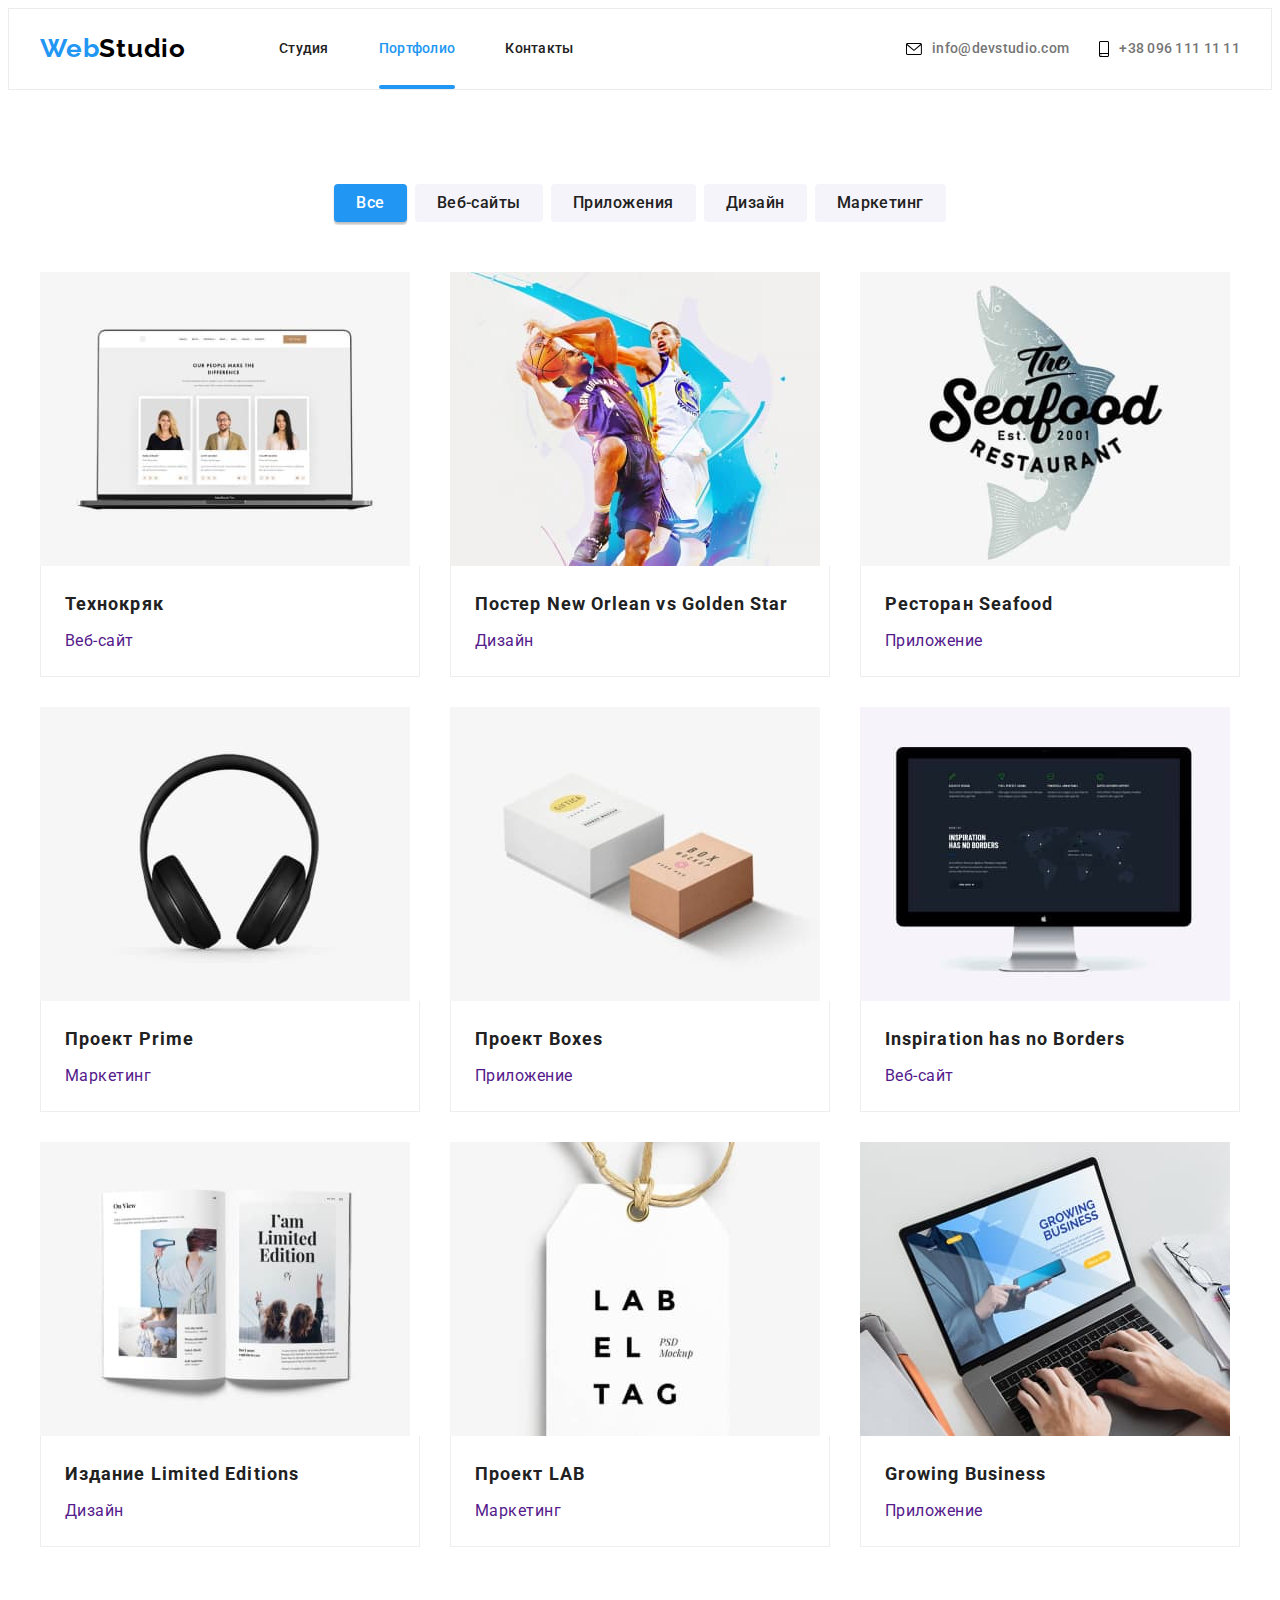
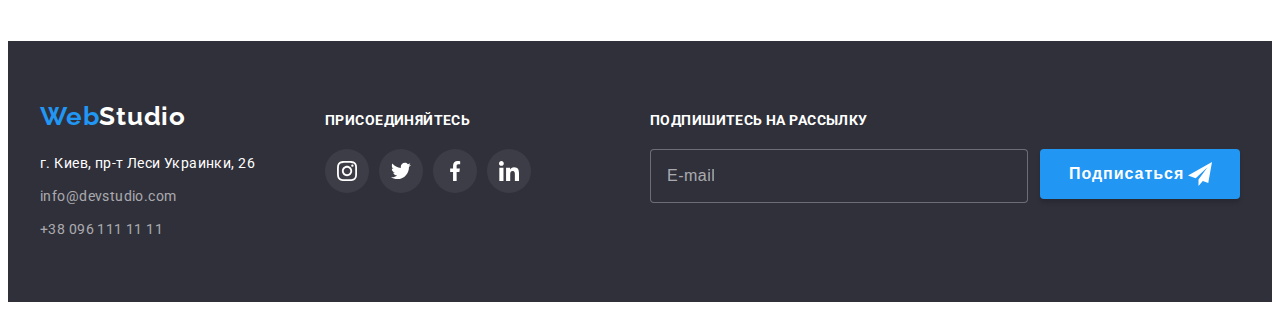
==== portfolio.html @ 0eee98cb "start hw07" ====
<!DOCTYPE html>
<html lang="ru">
  <head>
    <meta charset="UTF-8" />
    <meta http-equiv="X-UA-Compatible" content="IE=edge" />
    <meta name="viewport" content="width=device-width, initial-scale=1.0" />
    <title>Portfolio</title>
    <link
      rel="stylesheet"
      href="https://cdnjs.cloudflare.com/ajax/libs/modern-normalize/1.1.0/modern-normalize.min.css"
      integrity="sha512-wpPYUAdjBVSE4KJnH1VR1HeZfpl1ub8YT/NKx4PuQ5NmX2tKuGu6U/JRp5y+Y8XG2tV+wKQpNHVUX03MfMFn9Q=="
      crossorigin="anonymous"
      referrerpolicy="no-referrer"
    />
    <link rel="stylesheet" href="./css/styles.css" />
    <link
      href="https://fonts.googleapis.com/css2?family=Raleway:wght@700&family=Roboto:wght@400;500;700;900&display=swap"
      rel="stylesheet"
    />
  </head>

  <body>
    <header class="header">
      <div class="container">
        <nav class="header-nav">
          <a lang="en" class="logo link" href=""
            ><span lang="en" class="logo-web">Web</span>Studio</a
          >
          <ul class="nav list">
            <li class="nav-studio-item">
              <a class="nav-studio link" href="./index.html">Студия</a>
            </li>
            <li class="nav-portfolio-item">
              <a class="nav-portfolio link current" href="./portfolio.html"
                >Портфолио</a
              >
            </li>
            <li class="nav-contakt-item">
              <a class="nav-contakt link" href="">Контакты</a>
            </li>
          </ul>
        </nav>
        <ul class="contact list">
          <li class="header-mail-item">
            <a
              lang="en"
              class="header-mail link"
              href="mailto:info@devstudio.com"
            >
              <svg class="icon-envelope" width="16" height="12">
                <use href="./images/symbol-defs.svg#icon-envelope"></use>
              </svg>
              <span class="mail-text">info@devstudio.com </span>
            </a>
          </li>
          <li class="header-tel-item">
            <a class="header-tel link" href="tel:+380961111111">
              <svg class="icon-smartphone" width="10" height="16">
                <use href="./images/symbol-defs.svg#icon-smartphone"></use>
              </svg>
              <span class="tel-number">+38 096 111 11 11</span>
            </a>
          </li>
        </ul>
      </div>
    </header>

    <main>
      <!--Это секция кнопок и изображений для портфолио  -->
      <section class="portfolio-filter">
        <div class="container">
          <h2 hidden>Наши работы</h2>
          <!-- Это список кнопок -->
          <ul class="filter list">
            <li class="item">
              <button class="filter-btn current-btn" type="button">Все</button>
            </li>
            <li class="item">
              <button class="filter-btn" type="button">Веб-сайты</button>
            </li>
            <li class="item">
              <button class="filter-btn" type="button">Приложения</button>
            </li>
            <li class="item">
              <button class="filter-btn" type="button">Дизайн</button>
            </li>
            <li class="item">
              <button class="filter-btn" type="button">Маркетинг</button>
            </li>
          </ul>
          <!--Это список изображений -->
          <ul class="projeсt list">
            <li class="project-card">
              <a href="" class="project-link link">
                <div class="project-image">
                  <img
                    src="./images/portfolio/tehnokryk.jpg"
                    alt="Веб-сайт Технокряк"
                    width="370"
                    height="294"
                  />
                  <div class="project-overlay">
                    <p class="overlay-text">
                      Ресурс предлагает комплексные предложения с разным уровнем
                      функционала и сервисов. Все это позволит посетителю
                      получить исчерпывающие сведения о компании или частном
                      лице.
                    </p>
                  </div>
                </div>
                <div class="bottom-card">
                  <h3 class="projeсt-name">Технокряк</h3>
                  <p class="projeсt-product">Веб-сайт</p>
                </div>
              </a>
            </li>
            <li class="project-card">
              <a href="" class="project-link link">
                <div class="project-image">
                  <img
                    src="./images/portfolio/poster.jpg"
                    alt="Дизайн"
                    width="370"
                    height="294"
                  />
                  <div class="project-overlay">
                    <p class="overlay-text">
                      Ресурс предлагает комплексные предложения с разным уровнем
                      функционала и сервисов. Все это позволит посетителю
                      получить исчерпывающие сведения о компании или частном
                      лице.
                    </p>
                  </div>
                </div>
                <div class="bottom-card">
                  <h3 class="projeсt-name">Постер New Orlean vs Golden Star</h3>
                  <p class="projeсt-product">Дизайн</p>
                </div>
              </a>
            </li>
            <li class="project-card">
              <a href="" class="project-link link">
                <div class="project-image">
                  <img
                    src="./images/portfolio/restoran.jpg"
                    alt="Приложение"
                    width="370"
                    height="294"
                  />
                  <div class="project-overlay">
                    <p class="overlay-text">
                      Ресурс предлагает комплексные предложения с разным уровнем
                      функционала и сервисов. Все это позволит посетителю
                      получить исчерпывающие сведения о компании или частном
                      лице.
                    </p>
                  </div>
                </div>
                <div class="bottom-card">
                  <h3 class="projeсt-name">Ресторан Seafood</h3>
                  <p class="projeсt-product">Приложение</p>
                </div>
              </a>
            </li>
            <li class="project-card">
              <a href="" class="project-link link">
                <div class="project-image">
                  <img
                    src="./images/portfolio/projekt_prime.jpg"
                    alt="Маркетинг"
                    width="370"
                    height="294"
                  />
                  <div class="project-overlay">
                    <p class="overlay-text">
                      Ресурс предлагает комплексные предложения с разным уровнем
                      функционала и сервисов. Все это позволит посетителю
                      получить исчерпывающие сведения о компании или частном
                      лице.
                    </p>
                  </div>
                </div>
                <div class="bottom-card">
                  <h3 class="projeсt-name">Проект Prime</h3>
                  <p class="projeсt-product">Маркетинг</p>
                </div>
              </a>
            </li>
            <li class="project-card">
              <a href="" class="project-link link">
                <div class="project-image">
                  <img
                    src="./images/portfolio/projekt_boxes.jpg"
                    alt="Приложение"
                    width="370"
                    height="294"
                  />
                  <div class="project-overlay">
                    <p class="overlay-text">
                      Ресурс предлагает комплексные предложения с разным уровнем
                      функционала и сервисов. Все это позволит посетителю
                      получить исчерпывающие сведения о компании или частном
                      лице.
                    </p>
                  </div>
                </div>
                <div class="bottom-card">
                  <h3 class="projeсt-name">Проект Boxes</h3>
                  <p class="projeсt-product">Приложение</p>
                </div>
              </a>
            </li>
            <li class="project-card">
              <a href="" class="project-link link">
                <div class="project-image">
                  <img
                    src="./images/portfolio/inspiration.jpg"
                    alt="Веб-сайт"
                    width="370"
                    height="294"
                  />
                  <div class="project-overlay">
                    <p class="overlay-text">
                      Ресурс предлагает комплексные предложения с разным уровнем
                      функционала и сервисов. Все это позволит посетителю
                      получить исчерпывающие сведения о компании или частном
                      лице.
                    </p>
                  </div>
                </div>
                <div class="bottom-card">
                  <h3 class="projeсt-name">Inspiration has no Borders</h3>
                  <p class="projeсt-product">Веб-сайт</p>
                </div>
              </a>
            </li>
            <li class="project-card">
              <a href="" class="project-link link">
                <div class="project-image">
                  <img
                    src="./images/portfolio/izdanie.jpg"
                    alt="Дизайн"
                    width="370"
                    height="294"
                  />
                  <div class="project-overlay">
                    <p class="overlay-text">
                      Ресурс предлагает комплексные предложения с разным уровнем
                      функционала и сервисов. Все это позволит посетителю
                      получить исчерпывающие сведения о компании или частном
                      лице.
                    </p>
                  </div>
                </div>
                <div class="bottom-card">
                  <h3 class="projeсt-name">Издание Limited Editions</h3>
                  <p class="projeсt-product">Дизайн</p>
                </div>
              </a>
            </li>
            <li class="project-card">
              <a href="" class="project-link link">
                <div class="project-image">
                  <img
                    src="./images/portfolio/projekt_lab.jpg"
                    alt="Маркетинг"
                    width="370"
                    height="294"
                  />
                  <div class="project-overlay">
                    <p class="overlay-text">
                      Ресурс предлагает комплексные предложения с разным уровнем
                      функционала и сервисов. Все это позволит посетителю
                      получить исчерпывающие сведения о компании или частном
                      лице.
                    </p>
                  </div>
                </div>
                <div class="bottom-card">
                  <h3 class="projeсt-name">Проект LAB</h3>
                  <p class="projeсt-product">Маркетинг</p>
                </div>
              </a>
            </li>
            <li class="project-card">
              <a href="" class="project-link link">
                <div class="project-image">
                  <img
                    src="./images/portfolio/growing.jpg"
                    alt="Приложение"
                    width="370"
                    height="294"
                  />
                  <div class="project-overlay">
                    <p class="overlay-text">
                      Ресурс предлагает комплексные предложения с разным уровнем
                      функционала и сервисов. Все это позволит посетителю
                      получить исчерпывающие сведения о компании или частном
                      лице.
                    </p>
                  </div>
                </div>
                <div class="bottom-card">
                  <h3 class="projeсt-name">Growing Business</h3>
                  <p class="projeсt-product">Приложение</p>
                </div>
              </a>
            </li>
          </ul>
        </div>
      </section>
    </main>

    <footer class="footer">
      <div class="container">
        <div class="logo-footer-address">
          <a lang="en" class="logo-footer link" href=""
            ><span class="logo-web">Web</span>Studio</a
          >
          <address class="footer-address">
            <ul class="list">
              <li class="address-text">г. Киев, пр-т Леси Украинки, 26</li>
              <li class="down-mail">
                <a
                  lang="en"
                  class="footer-mail link"
                  href="mailto:info@devstudio.com"
                  >info@devstudio.com</a
                >
              </li>
              <li class="down-tel">
                <a class="footer-tel link" href="tel:+380961111111"
                  >+38 096 111 11 11</a
                >
              </li>
            </ul>
          </address>
        </div>
        <div class="footer-cocial-address">
          <p class="footer-cocial-title">ПРИСОЕДИНЯЙТЕСЬ</p>
          <ul class="footer-cocial list">
            <li class="footer-cocial-icon">
              <a href="" class="footer-icon-link link">
                <svg class="footer-icon-item" width="20" height="20">
                  <use href="./images/symbol-defs.svg#icon-instagram-1-1"></use>
                </svg>
              </a>
            </li>
            <li class="footer-cocial-icon">
              <a href="" class="footer-icon-link link">
                <svg class="footer-icon-item" width="20" height="20">
                  <use href="./images/symbol-defs.svg#icon-twitter-1-1"></use>
                </svg>
              </a>
            </li>
            <li class="footer-cocial-icon">
              <a href="" class="footer-icon-link link">
                <svg class="footer-icon-item" width="20" height="20">
                  <use href="./images/symbol-defs.svg#icon-facebook-1-1"></use>
                </svg>
              </a>
            </li>
            <li class="footer-cocial-icon">
              <a href="" class="footer-icon-link link">
                <svg class="footer-icon-item" width="20" height="20">
                  <use href="./images/symbol-defs.svg#icon-linkedin-1-1"></use>
                </svg>
              </a>
            </li>
          </ul>
        </div>
        <div class="footer-subscription">
          <p class="footer-subscription-text">Подпишитесь на рассылку</p>
          <form>
            <div class="subscription-client">
              <label for="user-email" class="email-address"></label>
              <input
                class="input-email"
                type="email"
                name="email"
                id="user-email"
                placeholder="E-mail"
                required
              />
              <button class="subscription-btn" type="submit">
                <span class="subscription-btn-text">Подписаться</span>
                <svg class="subscription-icon" width="24" height="24">
                  <use
                    class="icon-send"
                    href="./images/icons.svg#icon-icon-send"
                  ></use>
                </svg>
              </button>
            </div>
          </form>
        </div>
      </div>
    </footer>
  </body>
</html>
---- css/styles.css ----
:root {--font-family-filter:'Roboto';
--brand-text-color:#757575;
--accent-text-color:#212121;
--logo-web-color:#2196F3;
--logo-studio-color:#000;
--hero-text-color:#FFF;
--hero-bg-color:#2F303A;
--hero-btn-bg-hover:#188CE8;
--team-bg-color:#F5F4FA;
--foot-text-color:rgba(255,255,255,0.6);
--timing-function:cubic-bezier(0.4, 0, 0.2, 1);
}

p,h1,h2,h3,ul {
    margin: 0;
    padding: 0;
}

img {
    display: block;
    max-width: 100%;
    height: auto;
}

body {
    font-family: var(--font-family-filter);
    color:var(--brand-text-color);
    background-color: var(--hero-text-color);
}

.link {
    text-decoration: none;
}

.list {
    list-style: none;
}


/* Это стили для сайта СТУДИЯ, секция header */

.container {
    display: block;
    width: 1200px;
    padding-left: 15px;
    padding-right: 15px;
    margin-left: auto;
    margin-right: auto;
}

.logo {
    color:var(--logo-studio-color);
    font-family: 'Raleway', sans-serif;
    font-style: normal;
    font-weight: 700;
    font-size: 26px;
    line-height: 1.19;
    letter-spacing: 0.03em;
    padding-top: 24px;
    padding-bottom: 25px;
}

.logo-web {
    color:var(--logo-web-color);
}

.nav {
    display: flex; 
    margin-left: 93px;
}

.header-nav {
    display: flex;
    align-items: center;
}

.contact {
    display: flex;
    margin-left: auto;
    align-items: center;    
}

.header .container {
    display: flex;
    align-items: center;
}

.nav-studio,
.nav-portfolio,
.nav-contakt {
    display: block;
    padding-top: 32px;
    padding-bottom: 32px;

    color:var(--accent-text-color);
    font-weight: 500;
    font-size: 14px;
    line-height: 1.14;
    letter-spacing: 0.02em; 
    
    transition: color 250ms var(--timing-function);
}


.nav-portfolio-item,
.nav-contakt-item {
   margin-left: 50px;
}

.current {
    color:var(--logo-web-color);
    position: relative;
}

.current::after {
    content: "";
    display: block;
    position: absolute;
    bottom: 0;
    width: 100%;
    height: 4px;
    background: var(--logo-web-color);
    border-radius: 2px;
}

.nav-studio:hover,
.nav-portfolio:hover,
.nav-contakt:hover,
.nav-studio:focus,
.nav-portfolio:focus,
.nav-contakt:focus {
    color:var(--logo-web-color);
}

.header-mail,
.header-tel {
    display:flex;
    align-items: center;
    font-weight: 500;
    font-size: 14px;
    line-height: 1.14;
    letter-spacing: 0.02em;
    color:var(--brand-text-color);

    padding-top: 32px;
    padding-bottom: 32px;
    
    transition: color 250ms var(--timing-function);
}

.mail-text,
.tel-number {
    margin-left: 10px;    
}

.header-mail:hover,
.header-tel:hover, 
.footer-mail:hover,
.footer-tel:hover {
    color: var(--logo-web-color);
}

.icon-envelope,
.icon-smartphone {
    transition: fill 250ms var(--timing-function);
}

.header-mail:hover .icon-envelope {
    fill: var(--logo-web-color);
}

.header-tel:hover .icon-smartphone {
    fill: var(--logo-web-color);
}

.header-mail:focus,
.header-tel:focus,
.footer-mail:focus,
.footer-tel:focus {
    color:var(--logo-web-color);
}

.header-mail:focus .icon-envelope {
    fill: var(--logo-web-color);
}

.header-tel:focus .icon-smartphone {
    fill: var(--logo-web-color);
}

.header-tel-item {
    margin-left: 30px;
}

.header {
    border: 1px solid #ECECEC;
}

/* Стилизация секции герой */
.hero {
    background-color:var(--hero-bg-color);
    padding-top: 200px;
    padding-bottom: 200px;
 }

 .overlay {
     max-width: 1600px;
     height: 600px;
     margin-left: auto;
     margin-right: auto;
     background-image:
     linear-gradient(to right,
     rgba(47, 48, 58, 0.4),
     rgba(47, 48, 58, 0.4)),
     url(../images/bg-img-hero.jpg);
 }

.hero-name {
    font-weight: 900;
    font-size: 44px;
    line-height: 1.36;
    text-align: center;
    letter-spacing: 0.06em;
    text-transform: uppercase;
    color:var(--hero-text-color);

    max-width: 696px;
    margin-left: auto;
    margin-right: auto;
}

.hero-btn {
    font-family: var(--font-family-filter);
    font-weight: 700;
    font-size: 16px;
    line-height: 1.88;
    text-align: center;
    letter-spacing: 0.06em;
    color:var(--hero-text-color);
    background-color:var(--logo-web-color);

    display: block;
    width: 200px;
    height: 50px;
    margin-left: auto;
    margin-right: auto;
    margin-top: 30px;
    box-shadow: 0px 4px 4px rgba(0, 0, 0, 0.15);
    border-radius: 4px;
    border: none;

    transition: background-color 250ms var(--timing-function);
}  

.hero-btn:hover,
.hero-btn:focus {
    background-color:var(--hero-btn-bg-hover);
    cursor: pointer;
}

.peculiarities {
    padding-top: 94px;
    padding-bottom: 94px;
}

.peculiarities-work {
    display: flex;
    margin: -15px;
}

.peculiarities-item {
    flex-basis: calc(100%/4 - 30px);
    margin: 15px;
}

.peculiarities-item::before {
    display: block;
    content: "";
    height: 120px;
    background-repeat: no-repeat;
    background-position: center;
    background-size: 70px 70px;
    background-color:var(--team-bg-color);
    margin-bottom: 30px;
    border-radius: 4px;    
}

.icon-antena::before {
    background-image:
    url(../images/icon/antenna\ 1.svg);
}

.icon-clock::before {
    background-image:
    url(../images/icon/clock\ 1.svg);
}

.icon-diagram::before {
    background-image:
    url(../images/icon/diagram\ 1.svg);
}

.icon-astronaut::before {
    background-image:
    url(../images/icon/astronaut\ 1.svg);
}

.peculiarities-title {
    font-weight: 700;
    font-size: 14px;
    line-height: 1.14;
    letter-spacing: 0.03em;
    text-transform: uppercase;
    color:var(--accent-text-color);
}

.peculiarities-text {
    font-size: 14px;
    line-height: 1.71;
    letter-spacing: 0.03em;

    max-width: 270px;
    margin-top: 10px;
    min-height: 75px;
}

.what-doing {
    padding-bottom: 94px;
}

.what-doing-img {
    display: flex;
    margin-top: 50px;
}

.what-doing-card {
    position: relative;
    display: block;
    flex-basis: calc((100% - 2*30px)/3);
}

.what-doing-card:not(:nth-child(3n)) {
    margin-right: 30px;
}

.what-doing-card:not(:nth-last-child(-n+3)) {
    margin-bottom: 30px;
}

.what-doing-title {
    font-weight: 700;
    font-size: 36px;
    line-height: 1.17;
    text-align: center;
    letter-spacing: 0.03em;
    color:var(--accent-text-color);
}

.doing-overlay {
    position: absolute;
    display: flex;
    justify-content: center;
    align-items: center;
    bottom: 0;
    width: 100%;
    height: 70px;
    background: rgba(47, 48, 58, 0.8);;
}

.doing-overlay-text {
    font-weight: 700;
    font-size: 14px;
    line-height: 1.14;
    letter-spacing: 0.03em;
    text-transform: uppercase;
    color: var(--hero-text-color);
}

   /* ---Наша команда--- */

.team {
    background-color:var(--team-bg-color);

    padding-top: 94px;
    padding-bottom: 94px;
}

.team-flex {
    display: flex;
    margin: -15px;
    
}

.team-title {
    font-weight: 700;
    font-size: 36px;
    line-height: 1.17;
    text-align: center;
    letter-spacing: 0.03em;
    color:var(--accent-text-color);

    margin-bottom: 50px;
}
.team-member {
    background-color: var(--hero-text-color);
    box-shadow: 0px 1px 3px rgba(0, 0, 0, 0.12), 0px 1px 1px rgba(0, 0, 0, 0.14), 0px 2px 1px rgba(0, 0, 0, 0.2);
    border-radius: 0px 0px 4px 4px;

    flex-basis: calc(100%/4 - 30px);
    margin: 15px;
}

.team-member-card {
   padding-top: 30px;
   padding-bottom: 30px;
}

.team-name {
    font-weight: 500;
    font-size: 16px;
    line-height: 1.19;
    letter-spacing: 0.03em;
    color:var(--accent-text-color);
    text-align: center;
    margin-bottom: 10px;
}

.team-position {
    font-size: 16px;
    line-height: 1.19;
    letter-spacing: 0.03em;
    text-align: center;
    margin-bottom: 16px;
}

.team-member-cocial {
    display: flex;
    justify-content: center;
}

.member-cocial-icon {
    width: 44px;
    height: 44px;
}

.member-cocial-icon:not(:first-child) {
    margin-left: 10px;
}

.cocial-icon-link {
    display:flex;
    justify-content: center;
    align-items: center;
    width: 100%;
    height: 100%;
    background-color:var(--hero-text-color);
    border-radius: 50%;

    transition: background-color 250ms var(--timing-function);
}

.cocial-icon-item {
    fill: #AFB1B8;

    transition: fill 250ms var(--timing-function);
}

.cocial-icon-link:hover,
.cocial-icon-link:focus {
    background-color:var(--logo-web-color);
}

.cocial-icon-link:hover .cocial-icon-item,
.cocial-icon-link:focus .cocial-icon-item {
    fill:var(--hero-text-color);
}

/* Стили для Постоянные Клиенты */

.clients {
    padding-top: 94px;
    padding-bottom: 94px;
}

.client-logo {
    display: flex;
    margin: -15px;
}

.client-logo-item {
    box-sizing: border-box;
    width: 170px;
    height: 92px;
    border: 1px solid #AFB1B8;
    border-radius: 4px;
    flex-basis: calc(100%/6 - 30px);
    margin: 15px;
}

.client-logo-link {
    display:flex;
    outline: transparent;
    justify-content: center;
    align-items: center;
    width: 100%;
    height: 100%;

    transition: border 250ms var(--timing-function);
}

.client-logo-link:hover .client-logo-icon,
.client-logo-link:focus .client-logo-icon {
    fill: var(--logo-web-color);    
}

.client-logo-link:focus,
.client-logo-link:hover {
    border: 1px solid var(--logo-web-color);
}

.client-logo-icon {
    fill: #AFB1B8;

    transition: fill 250ms var(--timing-function);
}

.clients-title {
    font-weight: 700;
    font-size: 36px;
    line-height: 42px;
    text-align: center;
    letter-spacing: 0.03em;    
    color:var(--accent-text-color);
    margin-bottom: 50px;
}

/* Стили для Подвал */

.footer {
    background-color:var(--hero-bg-color);

    padding-top: 60px;
    padding-bottom: 60px;
}

.logo-footer {
    color: var(--hero-text-color);
    font-family: 'Raleway', sans-serif;
    font-style: normal;
    font-weight: 700;
    font-size: 26px;
    line-height: 1.19;
    letter-spacing: 0.03em;
}

.footer-address {
    font-weight: 400;
    font-style: normal;
    font-size: 14px;
    line-height: 1.71;
    letter-spacing: 0.03em;
    color:var(--hero-text-color);
    margin-top: 20px;
}

.footer-mail,
.footer-tel {
    font-weight: 400;
    font-size: 14px;
    line-height: 1.71;
    letter-spacing: 0.03em;
    color:var(--foot-text-color); 
    
    transition: color 250ms var(--timing-function);
}

.down-mail,
.down-tel {
    margin-top: 9px;
}

/* footer-icon */

.footer .container {
    display: flex;
    align-items: baseline;
}

.footer-cocial-address {
    display: block;
    width: 206px;
    margin-left: 70px;
}

.footer-cocial-title {
    font-weight: 700;
    font-size: 14px;
    line-height: 1.14;
    letter-spacing: 0.03em;
    color:var(--hero-text-color);
    margin-bottom: 20px;
}

.footer-cocial {
    display: flex;
    justify-content: center;
}

.footer-cocial-icon {
    width: 44px;
    height: 44px;
}

.footer-cocial-icon:not(:first-child) {
    margin-left: 10px;
}

.footer-icon-link {
    display: flex;
    justify-content: center;
    align-items: center;
    width: 100%;
    height: 100%;
    background-color: #ffffff10;
    border-radius: 50%;

    transition: background-color 250ms var(--timing-function);
}

.footer-icon-item {
    fill: var(--hero-text-color);
}

.footer-icon-link:hover,
.footer-icon-link:focus {
    background-color: var(--logo-web-color); 
}

/* Подписка в футере */

.footer-subscription {
    margin-left: auto;
}
.footer-subscription-text {
    margin-bottom: 20px;

    font-weight: 700;
    font-size: 14px;
    line-height: 1.14;
    letter-spacing: 0.03em;
    text-transform: uppercase;    
    color:var(--hero-text-color);
}

.subscription-client {
    display: flex;
}

.input-email {
    display: inline-block;
    padding-left: 16px;
    width: 358px;
    height: 50px;
    color:var(--hero-text-color);
    
    border: 1px solid rgba(255, 255, 255, 0.3);
    border-radius: 4px;
    background-color: var(--hero-bg-color);
}

.input-email::placeholder {
    width: 47px;
    height: 20px;    
    font-size: 16px;
    line-height: 1.25;    
    letter-spacing: 0.03em;    
    color: rgba(255, 255, 255, 0.6);
}

.subscription-btn {
    position: relative;
    width: 200px;
    height: 50px;
    margin-left: 12px;
    background: #2196F3;
    box-shadow: 0px 4px 4px rgba(0, 0, 0, 0.15);
    border-radius: 4px;
    border: 0;
    cursor: pointer;
}

.subscription-btn-text {
    position: absolute;
    top: 10px;
    left: 29px;
    width: 109px;
    height: 30px;
    font-weight: 700;
    font-size: 16px;
    line-height: 1.88;    
    letter-spacing: 0.06em;    
    color: var(--hero-text-color);
}
.subscription-icon {
    position: absolute;
    top: 13px;
    right: 28px;
}

/* Это стили для Порфолио */

.portfolio-filter {
    padding-top: 94px;
    padding-bottom: 94px;
}

.filter {
    display: flex;    
    justify-content: center;
    margin-bottom: 50px;
}

.filter-btn {    
    padding: 6px 22px;

    font-family: var(--font-family-filter);
    font-weight: 500;
    font-size: 16px;
    line-height: 1.63;
    text-align: center;
    letter-spacing: 0.03em;
    color:var(--accent-text-color);
    background-color:var(--team-bg-color);
    border: 0;
    border-radius: 4px; 
        
    transition: background-color 250ms var(--timing-function),
    color 250ms var(--timing-function),
    box-shadow 250ms var(--timing-function);
}

.filter .item:not(:first-child) {
    margin-left: 8px;
}

.filter-btn:hover,
.filter-btn:focus, 
.current-btn {
    background-color:var(--logo-web-color);
    color:var(--hero-text-color);
    cursor: pointer;
    box-shadow: 0px 3px 1px rgba(0, 0, 0, 0.1),
    0px 1px 2px rgba(0, 0, 0, 0.08), 
    0px 2px 2px rgba(0, 0, 0, 0.12);
}

.projeсt {
    display: flex; 
    flex-wrap: wrap;
    margin: -15px;
}

.project-card {
    margin: 15px;
    flex-basis: calc(100%/3 - 30px);
}
.project-image {
    position: relative;
    overflow: hidden;
}

.project-overlay {
    display: flex;
    position: absolute;
    top: 101%;
    left: 0;
    width: 100%;
    height: 100%;
    background-color: rgba(33, 150, 243, 0.9);
    justify-content: center;
    align-items: center;

    transition: transform 250ms var(--timing-function);
}

.project-link {
    display: block;
}

.project-link:hover .project-overlay,
.project-link:focus .project-overlay {
    transform: translateY(-101%);
}

.overlay-text {
    font-size: 18px;
    line-height: 1.56;
    letter-spacing: 0.03em;
    width: 322px;
    color: var(--hero-text-color);
}

.project-link:hover,
.project-link:focus {
    box-shadow: 0px 1px 1px rgba(0, 0, 0, 0.12),
    0px 4px 4px rgba(0, 0, 0, 0.06),
    1px 4px 6px rgba(0, 0, 0, 0.16);
}

.bottom-card {
    padding: 20px 24px;
    background: var(--hero-text-color);
    border-left: 1px solid #EEEEEE;
    border-right: 1px solid #EEEEEE;
    border-bottom: 1px solid #EEEEEE;
}

.projeсt-name {
    font-weight: 700;
    font-size: 18px;
    line-height: 2.0;
    letter-spacing: 0.06em;
    color:var(--accent-text-color);
    margin-bottom: 4px;
}

.projeсt-product {
    font-size: 16px;
    line-height: 1.88;
    letter-spacing: 0.03em;
}

 /* ---Модальное окно и бэкдроп--- */

.backdrop {
    position: fixed;
    top: 0;
    left: 0;
    width: 100%;
    height: 100%;
    background-color: rgba(0, 0, 0, 0.2);
    opacity: 1;
    transition: opacity 500ms var(--timing-function);
}

.backdrop.is-hidden {
    opacity: 0;
    pointer-events: none;
}

.backdrop.is-hidden .modal {
    transform: translate(-50%, -50%)
    scale(0);
}

.modal {
    position: absolute;
    width: 528px;
    height: 581px;
    top: 50%;
    left: 50%;    
    transform: translate(-50%, -50%) 
    scale(1);
    transition: transform 500ms var(--timing-function);
    
    background-color: var(--hero-text-color);
    box-shadow: 0px 1px 3px rgba(0, 0, 0, 0.12), 0px 1px 1px rgba(0, 0, 0, 0.14), 0px 2px 1px rgba(0, 0, 0, 0.2);
    border-radius: 4px;
    padding: 40px;
}

.modal-button-close {
    display: flex;
    justify-content: center;
    align-items: center;
    position: absolute;
    top: 8px;
    right: 8px;
    width: 30px;
    height: 30px;
    padding: 0;
    border: 1px solid rgba(0, 0, 0, 0.1);
    border-radius: 50%;
    background:var(--hero-text-color);
    cursor: pointer;     
    transition: border-color 250ms var(--timing-function);
                
}
.modal-close-icon {
    display: block;
    fill: var(--logo-studio-color);
    transition: fill 250ms var(--timing-function);
}

.modal-button-close:hover,
.modal-button-close:focus {
    border-color: var(--logo-web-color );
}
.modal-button-close:hover .modal-close-icon {
    fill: var(--logo-web-color);
}
.modal-button-close:focus .modal-close-icon {
    fill: var(--logo-web-color);
}

.modal-text {
    width: 448px;
    height: 23px;
    margin-bottom: 12px;
    
    font-weight: 700;
    font-size: 20px;
    line-height: 1.15;
    text-align: center;
    letter-spacing: 0.03em;    
    color: var(--accent-text-color);
}

.modal-input {
    position: relative;
    margin-bottom: 10px;
}

.coment {
    margin-bottom: 18px;
}

.modal-label-item {
    display: block;
    margin-bottom: 4px;

    width: 25px;
    height: 14px;

    font-size: 12px;
    line-height: 1.17;   
    letter-spacing: 0.01em;    
    color: var(--brand-text-color);
}

.modal-input-item {
    display: block;
    padding: 12px 0px 12px 42px;
    box-sizing: border-box;

    width: 100%;    
    height: 40px;

    border: 1px solid rgba(33, 33, 33, 0.2);
    border-radius: 4px;
    transition: border-color 250ms var(--timing-function);
}

.modal-input-item:hover,
.modal-input-item:focus  {
    border-color: var(--logo-web-color);
}

.modal-input-item:hover + .modal-icon {
    fill: var(--logo-web-color);
}
.modal-input-item:focus + .modal-icon {
    fill: var(--logo-web-color);
}

.coment .modal-input-item {
    display: block;
    height: 120px;
    padding: 12px 16px;
    font-size: 12px;
    line-height: 1.17;
    letter-spacing: 0.01em; 
    color: var(--logo-studio-color);    
    resize: none;
}

.coment .modal-input-item::placeholder {
    font-size: 12px;
    line-height: 1.17;
    letter-spacing: 0.01em;    
    color: rgba(117, 117, 117, 0.5);
}

.modal-icon {
    position: absolute;
    top: 29px;
    left: 12px;
    transition: fill 250ms var(--timing-function);
}

.modal-checkbox {
    position: relative;
    display: block;
    
    width: 425px;
    height: 24px;
    margin-left: 9px;
    margin-right: auto;
    margin-bottom: 32px;
}
.modal-checkbox-item {
    display: block;
    padding-left: 20.38px;
    font-size: 14px;
    line-height: 1.71;    
    letter-spacing: 0.03em;    
    color: var(--brand-text-color);
}

.modal-dogovor-link {
    color: var(--logo-web-color) ;
}

.check-input {
    -webkit-appearance: none;
}

.check-icon {
    position: absolute;
    left: 0;
    top: 4px;
}

.check-input:focus ~ .check-icon {
    fill: var(--logo-web-color);
}

.check-input:checked ~ .check-icon {
    fill: none;
    background-image: url(../images/icon/icon\ check.svg);
}

.modal-send-btn {
    display: block;
    margin-left: auto;
    margin-right: auto;
    width: 200px;
    height: 50px;

    font-weight: 700;
    font-size: 16px;
    line-height: 1.88;
    align-items: center;
    text-align: center;
    letter-spacing: 0.06em;    
    color: var(--hero-text-color);

    background: var(--hero-btn-bg-hover);
    box-shadow: 0px 4px 4px rgba(0, 0, 0, 0.15);
    border-radius: 4px;
    border: 0;
    cursor: pointer;
}
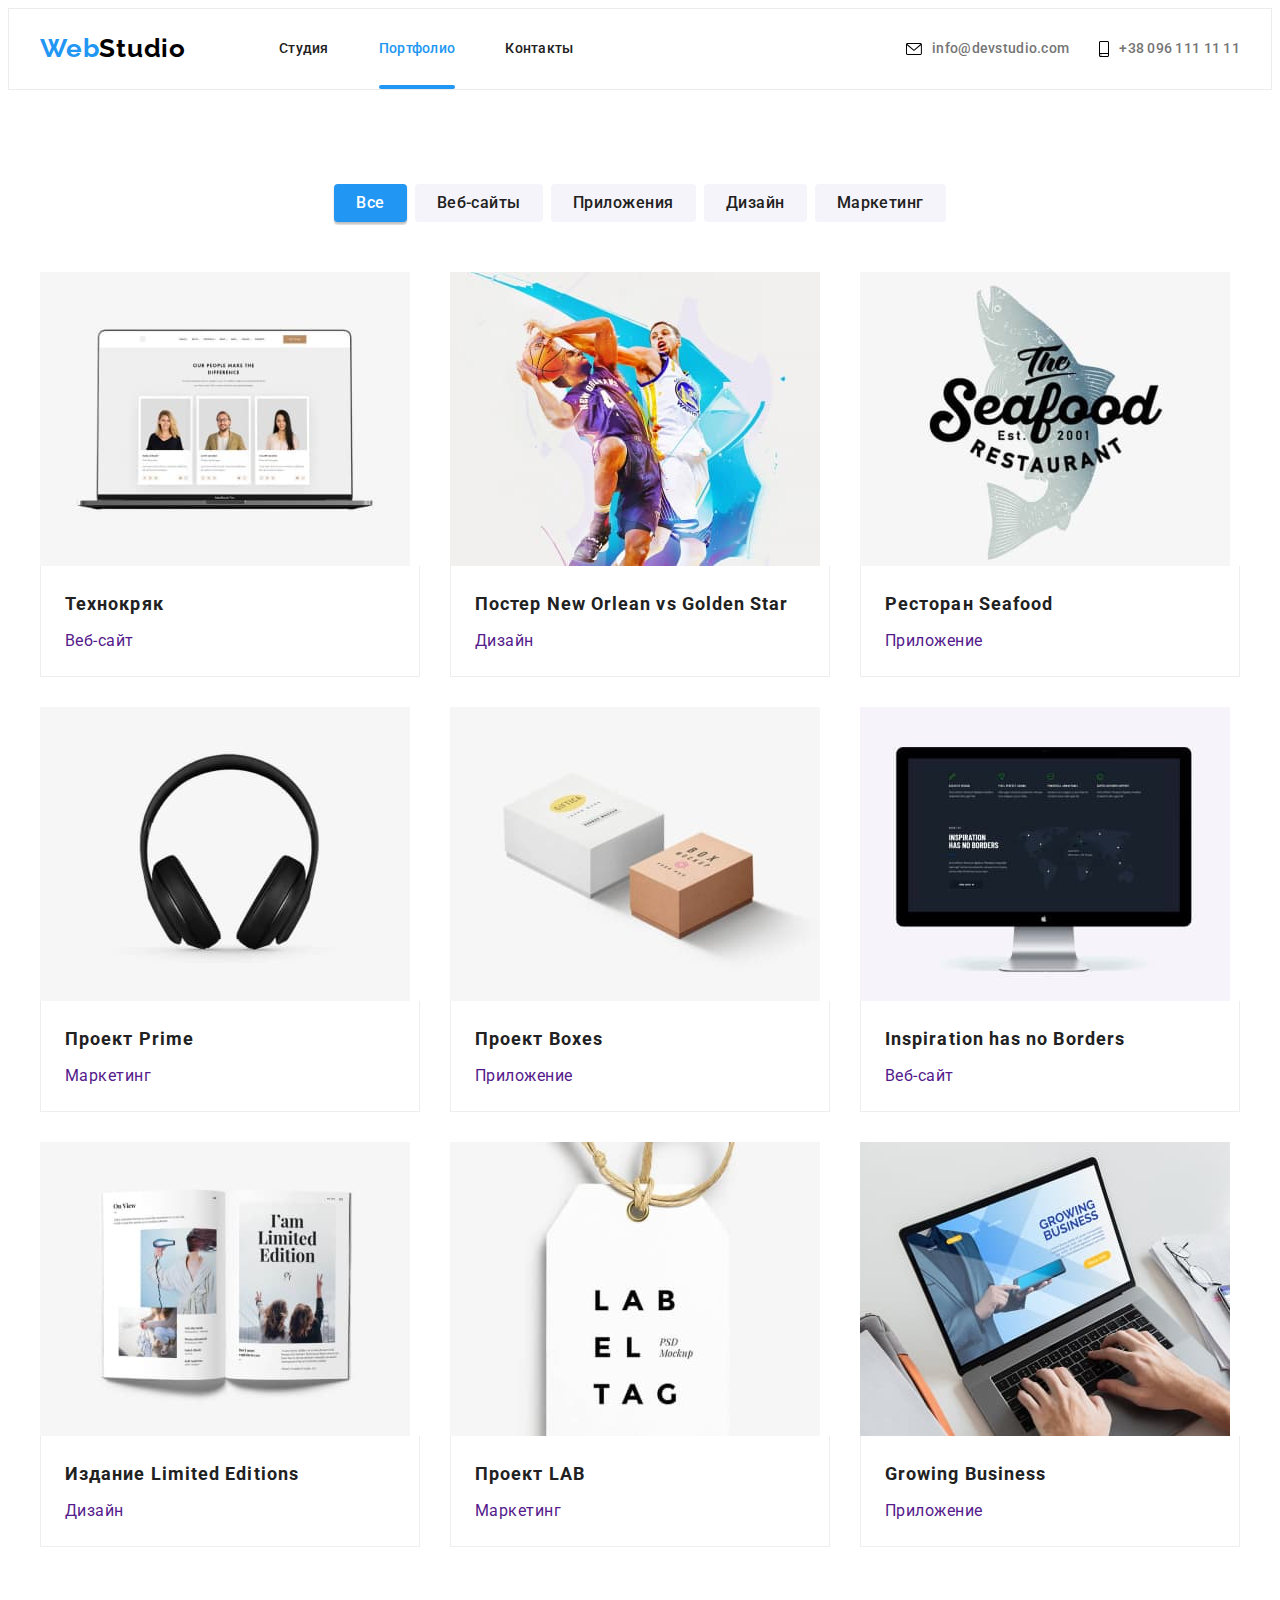
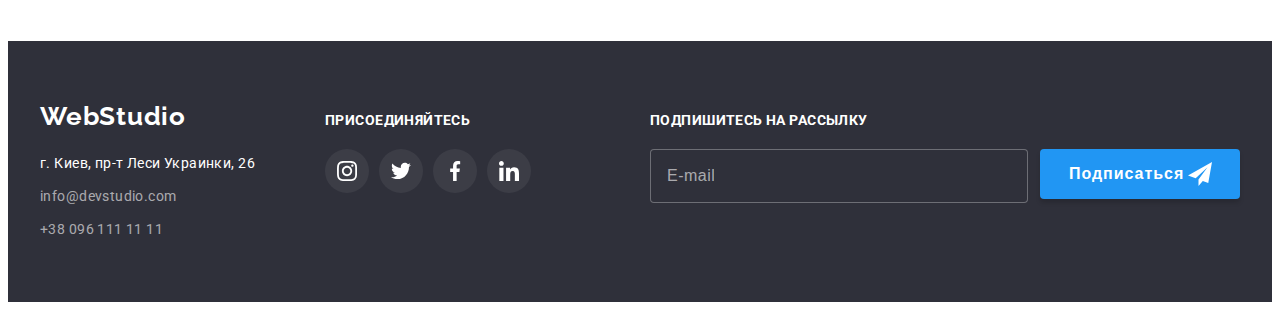
==== commit 8d2c67d3: "hw 07  1-30 2506" ====
--- a/portfolio.html
+++ b/portfolio.html
@@ -21,44 +21,46 @@
 
   <body>
     <header class="header">
-      <div class="container">
-        <nav class="header-nav">
-          <a lang="en" class="logo link" href=""
-            ><span lang="en" class="logo-web">Web</span>Studio</a
+      <div class="container header__container">
+        <nav class="nav">
+          <a lang="en" class="logo link header__logo" href=""
+            ><span lang="en" class="logo__web">Web</span>Studio</a
           >
-          <ul class="nav list">
-            <li class="nav-studio-item">
-              <a class="nav-studio link" href="./index.html">Студия</a>
-            </li>
-            <li class="nav-portfolio-item">
-              <a class="nav-portfolio link current" href="./portfolio.html"
+          <ul class="nav__list list">
+            <li class="nav__studio-item">
+              <a class="nav__studio-link link" href="./index.html"
+                >Студия</a
+              >
+            </li>
+            <li class="nav__portfolio-item">
+              <a class="nav__portfolio-link link nav--current" href="./portfolio.html"
                 >Портфолио</a
               >
             </li>
-            <li class="nav-contakt-item">
-              <a class="nav-contakt link" href="">Контакты</a>
+            <li class="nav__contakt-item">
+              <a class="nav__contakt-link link" href="">Контакты</a>
             </li>
           </ul>
         </nav>
         <ul class="contact list">
-          <li class="header-mail-item">
+          <li class="contact__mail-item">
             <a
               lang="en"
-              class="header-mail link"
+              class="contact__mail-link link"
               href="mailto:info@devstudio.com"
             >
-              <svg class="icon-envelope" width="16" height="12">
+              <svg class="contact__icon-envelope" width="16" height="12">
                 <use href="./images/symbol-defs.svg#icon-envelope"></use>
               </svg>
-              <span class="mail-text">info@devstudio.com </span>
+              <span class="contact__mail-text">info@devstudio.com </span>
             </a>
           </li>
-          <li class="header-tel-item">
-            <a class="header-tel link" href="tel:+380961111111">
-              <svg class="icon-smartphone" width="10" height="16">
+          <li class="contact__tel-item">
+            <a class="contact__tel-link link" href="tel:+380961111111">
+              <svg class="contact__icon-smartphone" width="10" height="16">
                 <use href="./images/symbol-defs.svg#icon-smartphone"></use>
               </svg>
-              <span class="tel-number">+38 096 111 11 11</span>
+              <span class="contact__tel-number">+38 096 111 11 11</span>
             </a>
           </li>
         </ul>
--- a/css/styles.css
+++ b/css/styles.css
@@ -48,8 +48,12 @@
     margin-right: auto;
 }
 
-.logo {
-    color:var(--logo-studio-color);
+.header__container {
+    margin-left: auto;
+    margin-right: auto;
+}
+
+.logo {    
     font-family: 'Raleway', sans-serif;
     font-style: normal;
     font-weight: 700;
@@ -60,16 +64,20 @@
     padding-bottom: 25px;
 }
 
-.logo-web {
+.header__logo {
+    color:var(--logo-studio-color);
+}
+
+.logo__web {
     color:var(--logo-web-color);
 }
 
-.nav {
+.nav__list {
     display: flex; 
     margin-left: 93px;
 }
 
-.header-nav {
+.nav {
     display: flex;
     align-items: center;
 }
@@ -85,9 +93,9 @@
     align-items: center;
 }
 
-.nav-studio,
-.nav-portfolio,
-.nav-contakt {
+.nav__studio-link,
+.nav__portfolio-link,
+.nav__contakt-link {
     display: block;
     padding-top: 32px;
     padding-bottom: 32px;
@@ -102,17 +110,17 @@
 }
 
 
-.nav-portfolio-item,
-.nav-contakt-item {
+.nav__portfolio-item,
+.nav__contakt-item {
    margin-left: 50px;
 }
 
-.current {
+.nav--current {
     color:var(--logo-web-color);
     position: relative;
 }
 
-.current::after {
+.nav--current::after {
     content: "";
     display: block;
     position: absolute;
@@ -123,17 +131,17 @@
     border-radius: 2px;
 }
 
-.nav-studio:hover,
-.nav-portfolio:hover,
-.nav-contakt:hover,
-.nav-studio:focus,
-.nav-portfolio:focus,
-.nav-contakt:focus {
+.nav__studio-link:hover,
+.nav__portfolio-link:hover,
+.nav__contakt-link:hover,
+.nav__studio-link:focus,
+.nav__portfolio-link:focus,
+.nav__contakt-link:focus {
     color:var(--logo-web-color);
 }
 
-.header-mail,
-.header-tel {
+.contact__mail-link,
+.contact__tel-link {
     display:flex;
     align-items: center;
     font-weight: 500;
@@ -148,47 +156,47 @@
     transition: color 250ms var(--timing-function);
 }
 
-.mail-text,
-.tel-number {
+.contact__mail-text,
+.contact__tel-number {
     margin-left: 10px;    
 }
 
-.header-mail:hover,
-.header-tel:hover, 
+.contact__mail-link:hover,
+.contact__tel-link:hover, 
 .footer-mail:hover,
 .footer-tel:hover {
     color: var(--logo-web-color);
 }
 
-.icon-envelope,
-.icon-smartphone {
+.contact__icon-envelope,
+.contact__icon-smartphone {
     transition: fill 250ms var(--timing-function);
 }
 
-.header-mail:hover .icon-envelope {
+.contact__mail-link:hover .contact__icon-envelope {
     fill: var(--logo-web-color);
 }
 
-.header-tel:hover .icon-smartphone {
+.contact__tel-link:hover .contact__icon-smartphone {
     fill: var(--logo-web-color);
 }
 
-.header-mail:focus,
-.header-tel:focus,
+.contact__mail-link:focus,
+.contact__tel-link:focus,
 .footer-mail:focus,
 .footer-tel:focus {
     color:var(--logo-web-color);
 }
 
-.header-mail:focus .icon-envelope {
+.contact__mail-link:focus .icon-envelope {
     fill: var(--logo-web-color);
 }
 
-.header-tel:focus .icon-smartphone {
+.contact__tel-link:focus .icon-smartphone {
     fill: var(--logo-web-color);
 }
 
-.header-tel-item {
+.contact__tel-item {
     margin-left: 30px;
 }
 
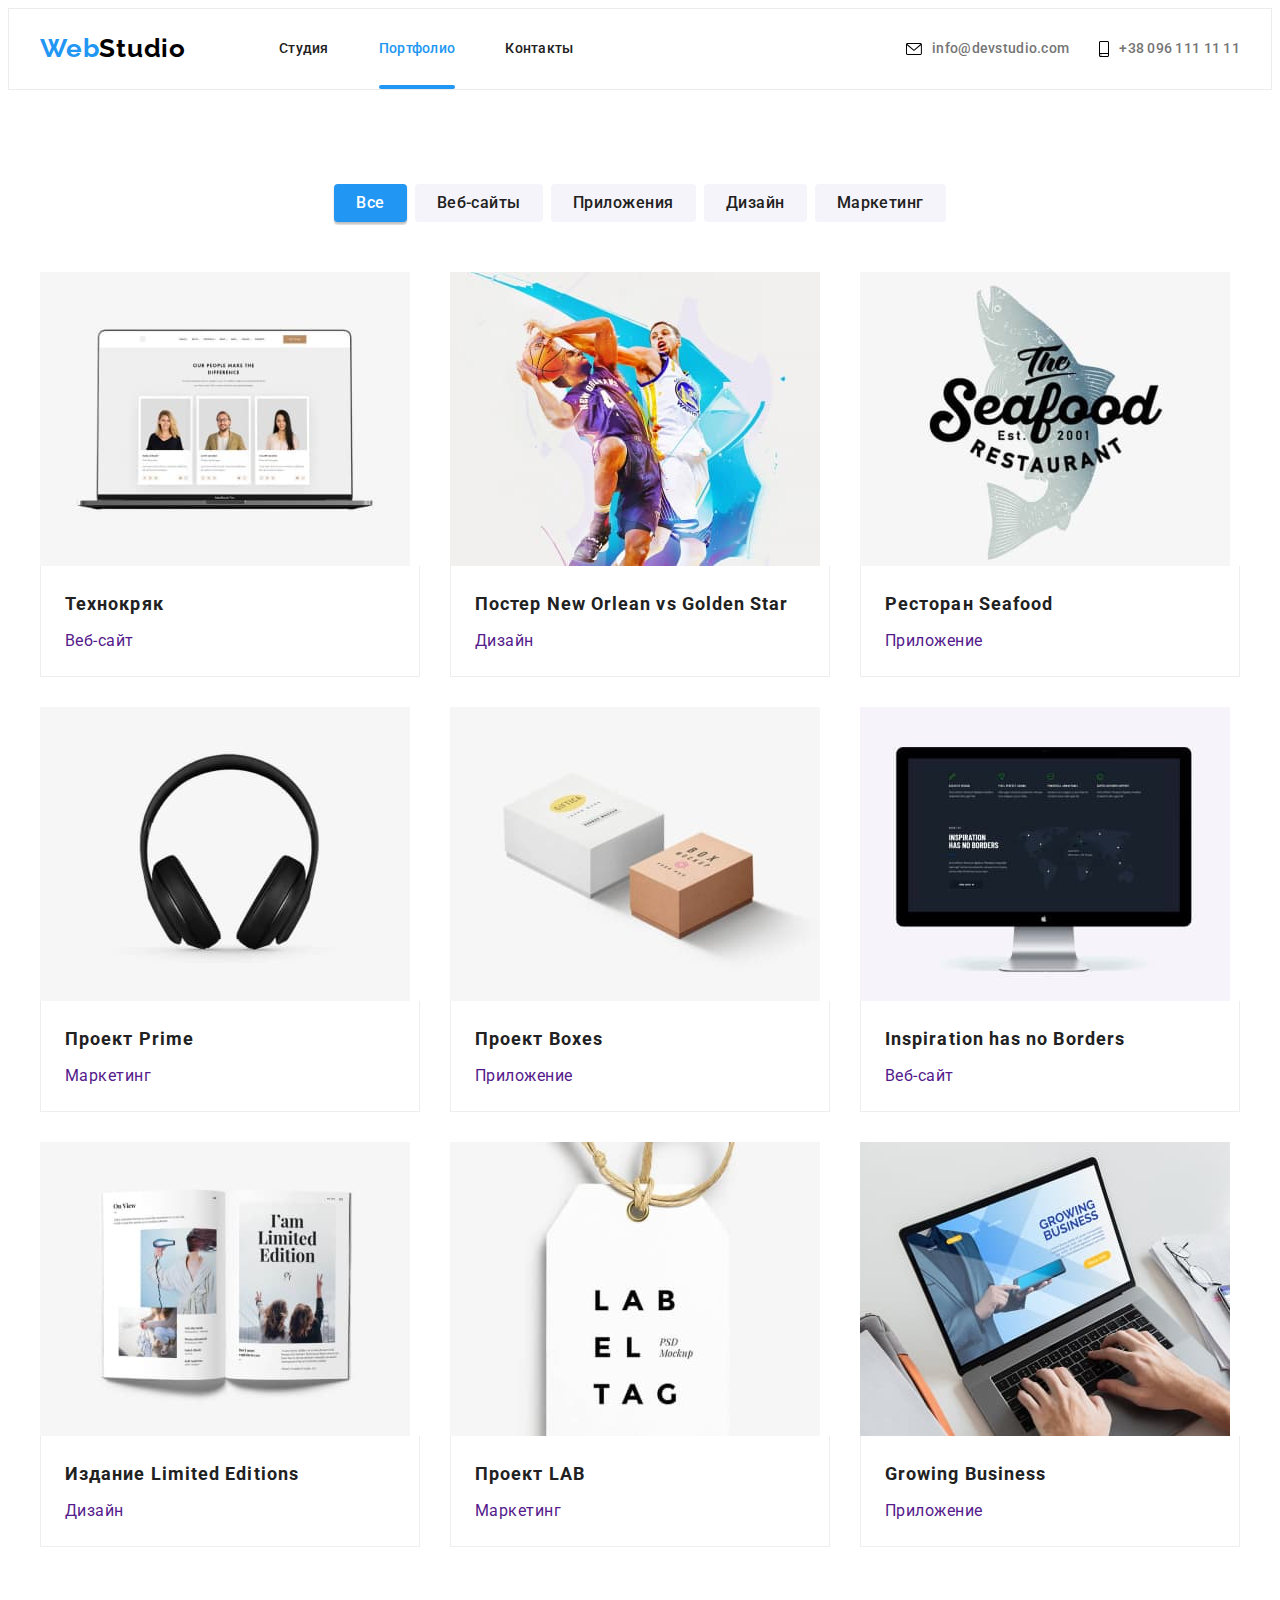
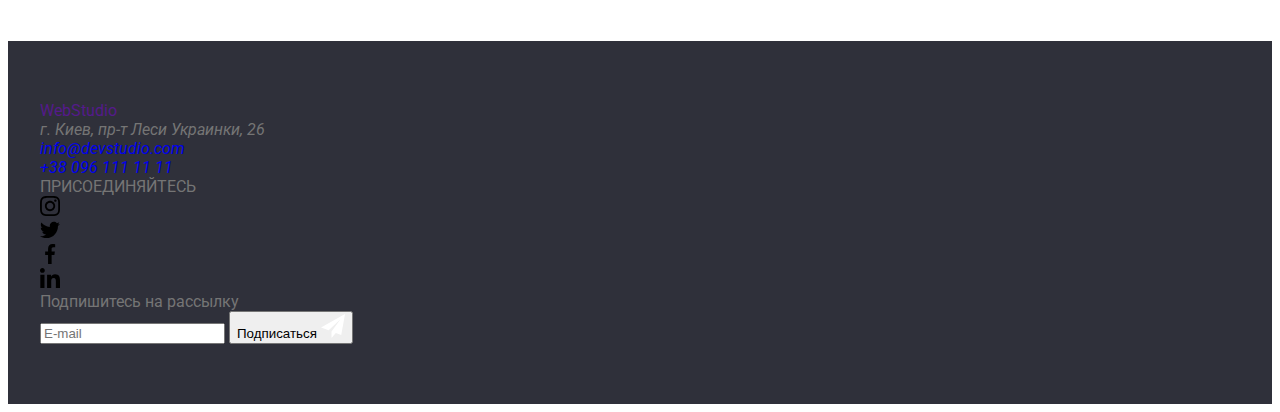
==== commit d0eba670: "finish Study BEM 20-50  2506" ====
--- a/portfolio.html
+++ b/portfolio.html
@@ -33,7 +33,7 @@
               >
             </li>
             <li class="nav__portfolio-item">
-              <a class="nav__portfolio-link link nav--current" href="./portfolio.html"
+              <a class="nav__portfolio-link link nav__portfolio-link--current" href="./portfolio.html"
                 >Портфолио</a
               >
             </li>
--- a/css/styles.css
+++ b/css/styles.css
@@ -49,6 +49,8 @@
 }
 
 .header__container {
+    display: flex;
+    align-items: center;
     margin-left: auto;
     margin-right: auto;
 }
@@ -88,10 +90,9 @@
     align-items: center;    
 }
 
-.header .container {
-    display: flex;
-    align-items: center;
-}
+/* .header .container {
+    
+} */
 
 .nav__studio-link,
 .nav__portfolio-link,
@@ -109,18 +110,19 @@
     transition: color 250ms var(--timing-function);
 }
 
-
 .nav__portfolio-item,
 .nav__contakt-item {
    margin-left: 50px;
 }
 
-.nav--current {
+.nav__studio-link--current,
+.nav__portfolio-link--current {
     color:var(--logo-web-color);
     position: relative;
 }
 
-.nav--current::after {
+.nav__studio-link--current::after,
+.nav__portfolio-link--current::after {
     content: "";
     display: block;
     position: absolute;
@@ -163,8 +165,8 @@
 
 .contact__mail-link:hover,
 .contact__tel-link:hover, 
-.footer-mail:hover,
-.footer-tel:hover {
+.address__mail-link:hover,
+.address__tel-link:hover {
     color: var(--logo-web-color);
 }
 
@@ -204,14 +206,19 @@
     border: 1px solid #ECECEC;
 }
 
-/* Стилизация секции герой */
+/* Стилизация секции ГЕРОЙ */
 .hero {
     background-color:var(--hero-bg-color);
     padding-top: 200px;
     padding-bottom: 200px;
- }
-
- .overlay {
+}
+
+.hero__container{
+    margin-left: auto;
+    margin-right: auto;
+}
+
+.hero--overlay {
      max-width: 1600px;
      height: 600px;
      margin-left: auto;
@@ -221,9 +228,9 @@
      rgba(47, 48, 58, 0.4),
      rgba(47, 48, 58, 0.4)),
      url(../images/bg-img-hero.jpg);
- }
-
-.hero-name {
+}
+
+.hero__name {
     font-weight: 900;
     font-size: 44px;
     line-height: 1.36;
@@ -237,7 +244,7 @@
     margin-right: auto;
 }
 
-.hero-btn {
+.hero__btn {
     font-family: var(--font-family-filter);
     font-weight: 700;
     font-size: 16px;
@@ -260,28 +267,34 @@
     transition: background-color 250ms var(--timing-function);
 }  
 
-.hero-btn:hover,
-.hero-btn:focus {
+.hero__btn:hover,
+.hero__btn:focus {
     background-color:var(--hero-btn-bg-hover);
     cursor: pointer;
 }
+
+/* Стилизация секции НАШИ ОСОБЕННОСТИ */
 
 .peculiarities {
     padding-top: 94px;
     padding-bottom: 94px;
 }
 
-.peculiarities-work {
+.peculiarities__container {
+    margin-left: auto;
+    margin-right: auto;
+}
+
+.peculiarities__list {
     display: flex;
     margin: -15px;
 }
 
-.peculiarities-item {
+.peculiarities__item {
     flex-basis: calc(100%/4 - 30px);
     margin: 15px;
 }
-
-.peculiarities-item::before {
+.peculiarities__item::before {
     display: block;
     content: "";
     height: 120px;
@@ -293,27 +306,27 @@
     border-radius: 4px;    
 }
 
-.icon-antena::before {
+.peculiarities__item--icon-antena::before {
     background-image:
     url(../images/icon/antenna\ 1.svg);
 }
 
-.icon-clock::before {
+.peculiarities__item--icon-clock::before {
     background-image:
     url(../images/icon/clock\ 1.svg);
 }
 
-.icon-diagram::before {
+.peculiarities__item--icon-diagram::before {
     background-image:
     url(../images/icon/diagram\ 1.svg);
 }
 
-.icon-astronaut::before {
+.peculiarities__item--icon-astronaut::before {
     background-image:
     url(../images/icon/astronaut\ 1.svg);
 }
 
-.peculiarities-title {
+.peculiarities__title {
     font-weight: 700;
     font-size: 14px;
     line-height: 1.14;
@@ -322,7 +335,7 @@
     color:var(--accent-text-color);
 }
 
-.peculiarities-text {
+.peculiarities__text {
     font-size: 14px;
     line-height: 1.71;
     letter-spacing: 0.03em;
@@ -332,30 +345,37 @@
     min-height: 75px;
 }
 
-.what-doing {
+ /* Стилизация секции ЧЕМ МЫ ЗАНИМАЕМСЯ. */
+
+.work {
     padding-bottom: 94px;
 }
 
-.what-doing-img {
+.work__container {
+    margin-left: auto;
+    margin-right: auto;
+}
+
+.work__list {
     display: flex;
     margin-top: 50px;
 }
 
-.what-doing-card {
+.work__item {
     position: relative;
     display: block;
     flex-basis: calc((100% - 2*30px)/3);
 }
 
-.what-doing-card:not(:nth-child(3n)) {
+.work__item:not(:nth-child(3n)) {
     margin-right: 30px;
 }
 
-.what-doing-card:not(:nth-last-child(-n+3)) {
+.work__item:not(:nth-last-child(-n+3)) {
     margin-bottom: 30px;
 }
 
-.what-doing-title {
+.work__title {
     font-weight: 700;
     font-size: 36px;
     line-height: 1.17;
@@ -364,7 +384,7 @@
     color:var(--accent-text-color);
 }
 
-.doing-overlay {
+.work__overlay {
     position: absolute;
     display: flex;
     justify-content: center;
@@ -375,7 +395,7 @@
     background: rgba(47, 48, 58, 0.8);;
 }
 
-.doing-overlay-text {
+.work__text {
     font-weight: 700;
     font-size: 14px;
     line-height: 1.14;
@@ -384,7 +404,7 @@
     color: var(--hero-text-color);
 }
 
-   /* ---Наша команда--- */
+  /* Стили секции НАША КОМАНДА */
 
 .team {
     background-color:var(--team-bg-color);
@@ -393,13 +413,18 @@
     padding-bottom: 94px;
 }
 
-.team-flex {
+.team__container {
+    margin-left: auto;
+    margin-right: auto;
+}
+
+.team__list {
     display: flex;
     margin: -15px;
     
 }
 
-.team-title {
+.team__title {
     font-weight: 700;
     font-size: 36px;
     line-height: 1.17;
@@ -409,7 +434,7 @@
 
     margin-bottom: 50px;
 }
-.team-member {
+.team__item {
     background-color: var(--hero-text-color);
     box-shadow: 0px 1px 3px rgba(0, 0, 0, 0.12), 0px 1px 1px rgba(0, 0, 0, 0.14), 0px 2px 1px rgba(0, 0, 0, 0.2);
     border-radius: 0px 0px 4px 4px;
@@ -418,12 +443,12 @@
     margin: 15px;
 }
 
-.team-member-card {
+.team__member {
    padding-top: 30px;
    padding-bottom: 30px;
 }
 
-.team-name {
+.team__name {
     font-weight: 500;
     font-size: 16px;
     line-height: 1.19;
@@ -433,7 +458,7 @@
     margin-bottom: 10px;
 }
 
-.team-position {
+.team__position {
     font-size: 16px;
     line-height: 1.19;
     letter-spacing: 0.03em;
@@ -441,21 +466,21 @@
     margin-bottom: 16px;
 }
 
-.team-member-cocial {
+.member-cocial {
     display: flex;
     justify-content: center;
 }
 
-.member-cocial-icon {
+.member-cocial__item {
     width: 44px;
     height: 44px;
 }
 
-.member-cocial-icon:not(:first-child) {
+.member-cocial__item:not(:first-child) {
     margin-left: 10px;
 }
 
-.cocial-icon-link {
+.member-cocial__link {
     display:flex;
     justify-content: center;
     align-items: center;
@@ -467,35 +492,43 @@
     transition: background-color 250ms var(--timing-function);
 }
 
-.cocial-icon-item {
+.member-cocial__icon {
     fill: #AFB1B8;
 
     transition: fill 250ms var(--timing-function);
 }
 
-.cocial-icon-link:hover,
-.cocial-icon-link:focus {
+.member-cocial__link:hover,
+.member-cocial__link:focus {
     background-color:var(--logo-web-color);
 }
 
-.cocial-icon-link:hover .cocial-icon-item,
-.cocial-icon-link:focus .cocial-icon-item {
+.member-cocial__link:hover .member-cocial__icon,
+.member-cocial__link:focus .member-cocial__icon {
     fill:var(--hero-text-color);
 }
 
-/* Стили для Постоянные Клиенты */
+/* Стили секции ПОСТОЯННЫЕ КЛИЕНТЫ */
 
 .clients {
     padding-top: 94px;
     padding-bottom: 94px;
 }
 
+.clients__container {
+    margin-left: auto;
+    margin-right: auto;
+}
+
 .client-logo {
-    display: flex;
+    display: flex;    
+}
+
+.clients__client-logo {
     margin: -15px;
 }
 
-.client-logo-item {
+.client-logo__item {
     box-sizing: border-box;
     width: 170px;
     height: 92px;
@@ -505,9 +538,9 @@
     margin: 15px;
 }
 
-.client-logo-link {
+.client-logo__link {
     display:flex;
-    outline: transparent;
+    border: transparent;
     justify-content: center;
     align-items: center;
     width: 100%;
@@ -516,23 +549,23 @@
     transition: border 250ms var(--timing-function);
 }
 
-.client-logo-link:hover .client-logo-icon,
-.client-logo-link:focus .client-logo-icon {
+.client-logo__link:hover .client-logo__icon,
+.client-logo__link:focus .client-logo__icon {
     fill: var(--logo-web-color);    
 }
 
-.client-logo-link:focus,
-.client-logo-link:hover {
+.client-logo__link:focus,
+.client-logo__link:hover {
     border: 1px solid var(--logo-web-color);
 }
 
-.client-logo-icon {
+.client-logo__icon {
     fill: #AFB1B8;
 
     transition: fill 250ms var(--timing-function);
 }
 
-.clients-title {
+.clients__title {
     font-weight: 700;
     font-size: 36px;
     line-height: 42px;
@@ -542,7 +575,7 @@
     margin-bottom: 50px;
 }
 
-/* Стили для Подвал */
+/* Стили секции ПОДВАЛ */
 
 .footer {
     background-color:var(--hero-bg-color);
@@ -551,28 +584,33 @@
     padding-bottom: 60px;
 }
 
-.logo-footer {
+.footer__container {
+    display: flex;
+    align-items: baseline;
+    margin-left: auto;
+    margin-right: auto;
+}
+
+.footer__logo {
     color: var(--hero-text-color);
-    font-family: 'Raleway', sans-serif;
-    font-style: normal;
-    font-weight: 700;
-    font-size: 26px;
-    line-height: 1.19;
-    letter-spacing: 0.03em;
-}
-
-.footer-address {
+    padding: 0;
+}
+
+.address {
     font-weight: 400;
     font-style: normal;
     font-size: 14px;
     line-height: 1.71;
     letter-spacing: 0.03em;
-    color:var(--hero-text-color);
+    color:var(--hero-text-color);    
+}
+
+.footer__address {
     margin-top: 20px;
 }
 
-.footer-mail,
-.footer-tel {
+.address__mail-link,
+.address__tel-link {
     font-weight: 400;
     font-size: 14px;
     line-height: 1.71;
@@ -582,25 +620,24 @@
     transition: color 250ms var(--timing-function);
 }
 
-.down-mail,
-.down-tel {
+.address__mail,
+.address__tel {
     margin-top: 9px;
 }
 
 /* footer-icon */
 
-.footer .container {
-    display: flex;
-    align-items: baseline;
-}
-
-.footer-cocial-address {
-    display: block;
-    width: 206px;
+.cocial-address {
+    display: block;
+    width: 206px;    
+}
+
+.footer__cocial-address {
     margin-left: 70px;
 }
 
-.footer-cocial-title {
+
+.cocial-address__title {
     font-weight: 700;
     font-size: 14px;
     line-height: 1.14;
@@ -609,21 +646,21 @@
     margin-bottom: 20px;
 }
 
-.footer-cocial {
+.cocial-address__list {
     display: flex;
     justify-content: center;
 }
 
-.footer-cocial-icon {
+.cocial-address__item {
     width: 44px;
     height: 44px;
 }
 
-.footer-cocial-icon:not(:first-child) {
+.cocial-address__item:not(:first-child) {
     margin-left: 10px;
 }
 
-.footer-icon-link {
+.cocial-address__link {
     display: flex;
     justify-content: center;
     align-items: center;
@@ -635,21 +672,21 @@
     transition: background-color 250ms var(--timing-function);
 }
 
-.footer-icon-item {
+.cocial-address__icon {
     fill: var(--hero-text-color);
 }
 
-.footer-icon-link:hover,
-.footer-icon-link:focus {
+.cocial-address__link:hover,
+.cocial-address__link:focus {
     background-color: var(--logo-web-color); 
 }
 
 /* Подписка в футере */
 
-.footer-subscription {
-    margin-left: auto;
-}
-.footer-subscription-text {
+.footer__subscription {
+    margin-left: auto;
+}
+.subscription__text {
     margin-bottom: 20px;
 
     font-weight: 700;
@@ -660,11 +697,11 @@
     color:var(--hero-text-color);
 }
 
-.subscription-client {
-    display: flex;
-}
-
-.input-email {
+.subscription__client {
+    display: flex;
+}
+
+.subscription__input-email {
     display: inline-block;
     padding-left: 16px;
     width: 358px;
@@ -676,7 +713,7 @@
     background-color: var(--hero-bg-color);
 }
 
-.input-email::placeholder {
+.subscription__input-email::placeholder {
     width: 47px;
     height: 20px;    
     font-size: 16px;
@@ -685,7 +722,7 @@
     color: rgba(255, 255, 255, 0.6);
 }
 
-.subscription-btn {
+.subscription__btn {
     position: relative;
     width: 200px;
     height: 50px;
@@ -697,7 +734,7 @@
     cursor: pointer;
 }
 
-.subscription-btn-text {
+.subscription__btn-text {
     position: absolute;
     top: 10px;
     left: 29px;
@@ -709,11 +746,12 @@
     letter-spacing: 0.06em;    
     color: var(--hero-text-color);
 }
-.subscription-icon {
+.subscription__btn-icon {
     position: absolute;
     top: 13px;
     right: 28px;
 }
+
 
 /* Это стили для Порфолио */
 
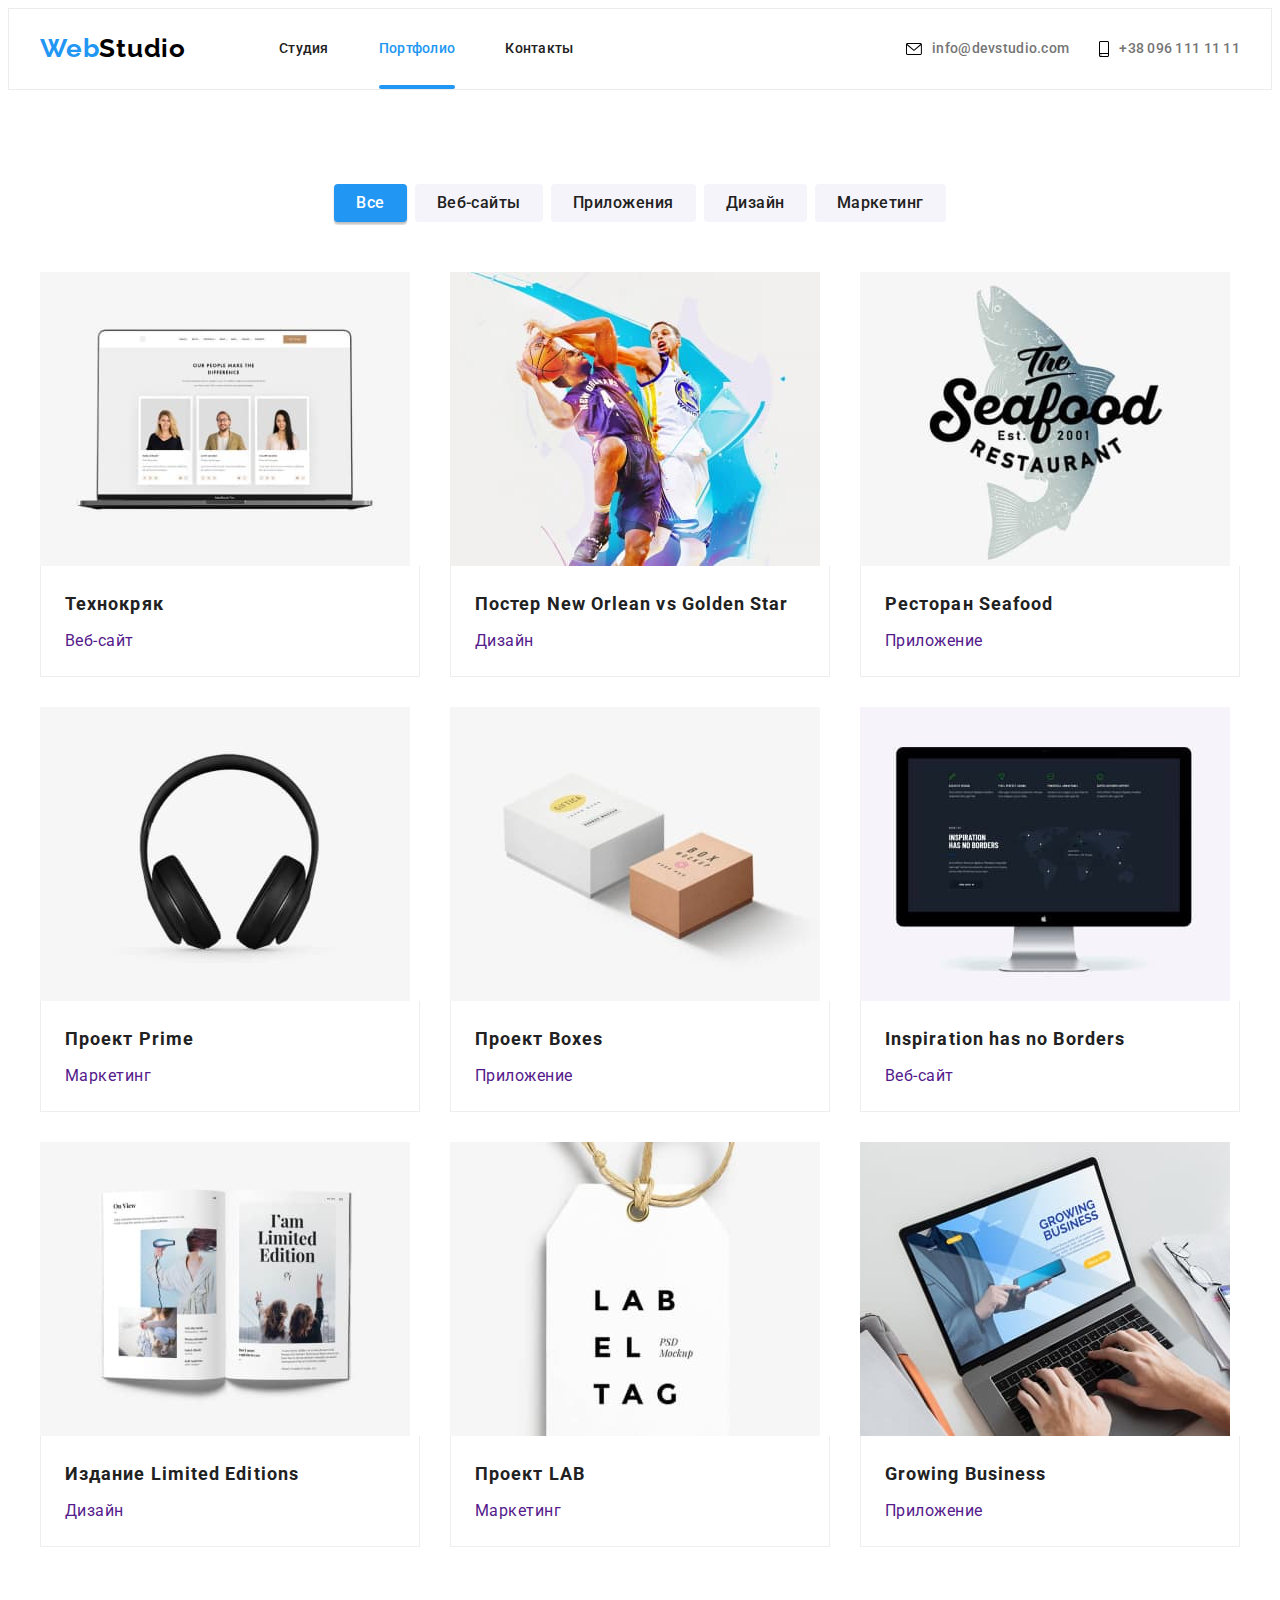
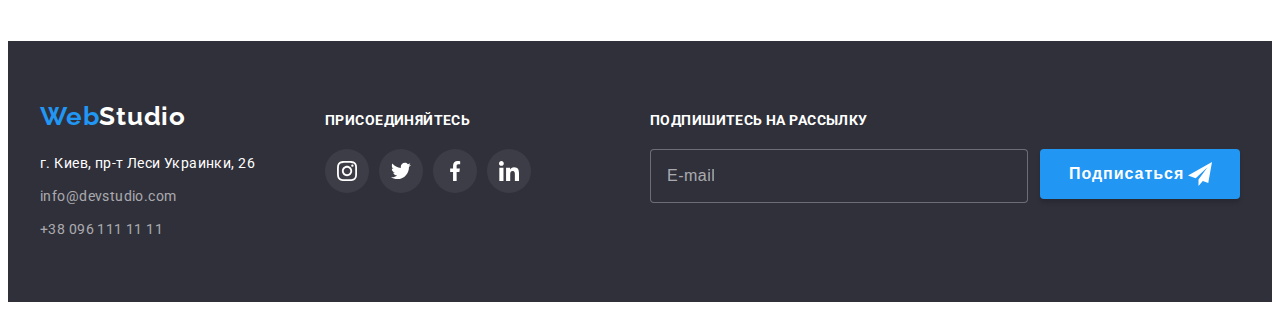
==== commit 1a5abec0: "Studiy and Portfolio BEM  23-00  25-06" ====
--- a/portfolio.html
+++ b/portfolio.html
@@ -28,12 +28,12 @@
           >
           <ul class="nav__list list">
             <li class="nav__studio-item">
-              <a class="nav__studio-link link" href="./index.html"
-                >Студия</a
-              >
+              <a class="nav__studio-link link" href="./index.html">Студия</a>
             </li>
             <li class="nav__portfolio-item">
-              <a class="nav__portfolio-link link nav__portfolio-link--current" href="./portfolio.html"
+              <a
+                class="nav__portfolio-link link nav__portfolio-link--current"
+                href="./portfolio.html"
                 >Портфолио</a
               >
             </li>
@@ -69,242 +69,246 @@
 
     <main>
       <!--Это секция кнопок и изображений для портфолио  -->
-      <section class="portfolio-filter">
-        <div class="container">
+      <section class="portfolio">
+        <div class="container portfolio__container">
           <h2 hidden>Наши работы</h2>
           <!-- Это список кнопок -->
-          <ul class="filter list">
-            <li class="item">
-              <button class="filter-btn current-btn" type="button">Все</button>
-            </li>
-            <li class="item">
-              <button class="filter-btn" type="button">Веб-сайты</button>
-            </li>
-            <li class="item">
-              <button class="filter-btn" type="button">Приложения</button>
-            </li>
-            <li class="item">
-              <button class="filter-btn" type="button">Дизайн</button>
-            </li>
-            <li class="item">
-              <button class="filter-btn" type="button">Маркетинг</button>
+          <ul class="filter portfolio__filter list">
+            <li class="filter__item">
+              <button class="filter__btn filter__btn--current" type="button">
+                Все
+              </button>
+            </li>
+            <li class="filter__item">
+              <button class="filter__btn" type="button">Веб-сайты</button>
+            </li>
+            <li class="filter__item">
+              <button class="filter__btn" type="button">Приложения</button>
+            </li>
+            <li class="filter__item">
+              <button class="filter__btn" type="button">Дизайн</button>
+            </li>
+            <li class="filter__item">
+              <button class="filter__btn" type="button">Маркетинг</button>
             </li>
           </ul>
           <!--Это список изображений -->
-          <ul class="projeсt list">
-            <li class="project-card">
-              <a href="" class="project-link link">
-                <div class="project-image">
+          <ul class="projeсt portfolio__projeсt list">
+            <li class="project__item">
+              <a href="" class="project__link link">
+                <div class="project__image">
                   <img
                     src="./images/portfolio/tehnokryk.jpg"
                     alt="Веб-сайт Технокряк"
                     width="370"
                     height="294"
                   />
-                  <div class="project-overlay">
-                    <p class="overlay-text">
-                      Ресурс предлагает комплексные предложения с разным уровнем
-                      функционала и сервисов. Все это позволит посетителю
-                      получить исчерпывающие сведения о компании или частном
-                      лице.
-                    </p>
-                  </div>
-                </div>
-                <div class="bottom-card">
-                  <h3 class="projeсt-name">Технокряк</h3>
-                  <p class="projeсt-product">Веб-сайт</p>
-                </div>
-              </a>
-            </li>
-            <li class="project-card">
-              <a href="" class="project-link link">
-                <div class="project-image">
+                  <div class="project__overlay">
+                    <p class="project__overlay-text">
+                      Ресурс предлагает комплексные предложения с разным уровнем
+                      функционала и сервисов. Все это позволит посетителю
+                      получить исчерпывающие сведения о компании или частном
+                      лице.
+                    </p>
+                  </div>
+                </div>
+                <div class="project__bottom-card">
+                  <h3 class="projeсt__name">Технокряк</h3>
+                  <p class="projeсt__product">Веб-сайт</p>
+                </div>
+              </a>
+            </li>
+            <li class="project__item">
+              <a href="" class="project__link link">
+                <div class="project__image">
                   <img
                     src="./images/portfolio/poster.jpg"
                     alt="Дизайн"
                     width="370"
                     height="294"
                   />
-                  <div class="project-overlay">
-                    <p class="overlay-text">
-                      Ресурс предлагает комплексные предложения с разным уровнем
-                      функционала и сервисов. Все это позволит посетителю
-                      получить исчерпывающие сведения о компании или частном
-                      лице.
-                    </p>
-                  </div>
-                </div>
-                <div class="bottom-card">
-                  <h3 class="projeсt-name">Постер New Orlean vs Golden Star</h3>
-                  <p class="projeсt-product">Дизайн</p>
-                </div>
-              </a>
-            </li>
-            <li class="project-card">
-              <a href="" class="project-link link">
-                <div class="project-image">
+                  <div class="project__overlay">
+                    <p class="project__overlay-text">
+                      Ресурс предлагает комплексные предложения с разным уровнем
+                      функционала и сервисов. Все это позволит посетителю
+                      получить исчерпывающие сведения о компании или частном
+                      лице.
+                    </p>
+                  </div>
+                </div>
+                <div class="project__bottom-card">
+                  <h3 class="projeсt__name">
+                    Постер New Orlean vs Golden Star
+                  </h3>
+                  <p class="projeсt__product">Дизайн</p>
+                </div>
+              </a>
+            </li>
+            <li class="project__item">
+              <a href="" class="project__link link">
+                <div class="project__image">
                   <img
                     src="./images/portfolio/restoran.jpg"
                     alt="Приложение"
                     width="370"
                     height="294"
                   />
-                  <div class="project-overlay">
-                    <p class="overlay-text">
-                      Ресурс предлагает комплексные предложения с разным уровнем
-                      функционала и сервисов. Все это позволит посетителю
-                      получить исчерпывающие сведения о компании или частном
-                      лице.
-                    </p>
-                  </div>
-                </div>
-                <div class="bottom-card">
-                  <h3 class="projeсt-name">Ресторан Seafood</h3>
-                  <p class="projeсt-product">Приложение</p>
-                </div>
-              </a>
-            </li>
-            <li class="project-card">
-              <a href="" class="project-link link">
-                <div class="project-image">
+                  <div class="project__overlay">
+                    <p class="project__overlay-text">
+                      Ресурс предлагает комплексные предложения с разным уровнем
+                      функционала и сервисов. Все это позволит посетителю
+                      получить исчерпывающие сведения о компании или частном
+                      лице.
+                    </p>
+                  </div>
+                </div>
+                <div class="project__bottom-card">
+                  <h3 class="projeсt__name">Ресторан Seafood</h3>
+                  <p class="projeсt__product">Приложение</p>
+                </div>
+              </a>
+            </li>
+            <li class="project__item">
+              <a href="" class="project__link link">
+                <div class="project__image">
                   <img
                     src="./images/portfolio/projekt_prime.jpg"
                     alt="Маркетинг"
                     width="370"
                     height="294"
                   />
-                  <div class="project-overlay">
-                    <p class="overlay-text">
-                      Ресурс предлагает комплексные предложения с разным уровнем
-                      функционала и сервисов. Все это позволит посетителю
-                      получить исчерпывающие сведения о компании или частном
-                      лице.
-                    </p>
-                  </div>
-                </div>
-                <div class="bottom-card">
-                  <h3 class="projeсt-name">Проект Prime</h3>
-                  <p class="projeсt-product">Маркетинг</p>
-                </div>
-              </a>
-            </li>
-            <li class="project-card">
-              <a href="" class="project-link link">
-                <div class="project-image">
+                  <div class="project__overlay">
+                    <p class="project__overlay-text">
+                      Ресурс предлагает комплексные предложения с разным уровнем
+                      функционала и сервисов. Все это позволит посетителю
+                      получить исчерпывающие сведения о компании или частном
+                      лице.
+                    </p>
+                  </div>
+                </div>
+                <div class="project__bottom-card">
+                  <h3 class="projeсt__name">Проект Prime</h3>
+                  <p class="projeсt__product">Маркетинг</p>
+                </div>
+              </a>
+            </li>
+            <li class="project__item">
+              <a href="" class="project__link link">
+                <div class="project__image">
                   <img
                     src="./images/portfolio/projekt_boxes.jpg"
                     alt="Приложение"
                     width="370"
                     height="294"
                   />
-                  <div class="project-overlay">
-                    <p class="overlay-text">
-                      Ресурс предлагает комплексные предложения с разным уровнем
-                      функционала и сервисов. Все это позволит посетителю
-                      получить исчерпывающие сведения о компании или частном
-                      лице.
-                    </p>
-                  </div>
-                </div>
-                <div class="bottom-card">
-                  <h3 class="projeсt-name">Проект Boxes</h3>
-                  <p class="projeсt-product">Приложение</p>
-                </div>
-              </a>
-            </li>
-            <li class="project-card">
-              <a href="" class="project-link link">
-                <div class="project-image">
+                  <div class="project__overlay">
+                    <p class="project__overlay-text">
+                      Ресурс предлагает комплексные предложения с разным уровнем
+                      функционала и сервисов. Все это позволит посетителю
+                      получить исчерпывающие сведения о компании или частном
+                      лице.
+                    </p>
+                  </div>
+                </div>
+                <div class="project__bottom-card">
+                  <h3 class="projeсt__name">Проект Boxes</h3>
+                  <p class="projeсt__product">Приложение</p>
+                </div>
+              </a>
+            </li>
+            <li class="project__item">
+              <a href="" class="project__link link">
+                <div class="project__image">
                   <img
                     src="./images/portfolio/inspiration.jpg"
                     alt="Веб-сайт"
                     width="370"
                     height="294"
                   />
-                  <div class="project-overlay">
-                    <p class="overlay-text">
-                      Ресурс предлагает комплексные предложения с разным уровнем
-                      функционала и сервисов. Все это позволит посетителю
-                      получить исчерпывающие сведения о компании или частном
-                      лице.
-                    </p>
-                  </div>
-                </div>
-                <div class="bottom-card">
-                  <h3 class="projeсt-name">Inspiration has no Borders</h3>
-                  <p class="projeсt-product">Веб-сайт</p>
-                </div>
-              </a>
-            </li>
-            <li class="project-card">
-              <a href="" class="project-link link">
-                <div class="project-image">
+                  <div class="project__overlay">
+                    <p class="project__overlay-text">
+                      Ресурс предлагает комплексные предложения с разным уровнем
+                      функционала и сервисов. Все это позволит посетителю
+                      получить исчерпывающие сведения о компании или частном
+                      лице.
+                    </p>
+                  </div>
+                </div>
+                <div class="project__bottom-card">
+                  <h3 class="projeсt__name">Inspiration has no Borders</h3>
+                  <p class="projeсt__product">Веб-сайт</p>
+                </div>
+              </a>
+            </li>
+            <li class="project__item">
+              <a href="" class="project__link link">
+                <div class="project__image">
                   <img
                     src="./images/portfolio/izdanie.jpg"
                     alt="Дизайн"
                     width="370"
                     height="294"
                   />
-                  <div class="project-overlay">
-                    <p class="overlay-text">
-                      Ресурс предлагает комплексные предложения с разным уровнем
-                      функционала и сервисов. Все это позволит посетителю
-                      получить исчерпывающие сведения о компании или частном
-                      лице.
-                    </p>
-                  </div>
-                </div>
-                <div class="bottom-card">
-                  <h3 class="projeсt-name">Издание Limited Editions</h3>
-                  <p class="projeсt-product">Дизайн</p>
-                </div>
-              </a>
-            </li>
-            <li class="project-card">
-              <a href="" class="project-link link">
-                <div class="project-image">
+                  <div class="project__overlay">
+                    <p class="project__overlay-text">
+                      Ресурс предлагает комплексные предложения с разным уровнем
+                      функционала и сервисов. Все это позволит посетителю
+                      получить исчерпывающие сведения о компании или частном
+                      лице.
+                    </p>
+                  </div>
+                </div>
+                <div class="project__bottom-card">
+                  <h3 class="projeсt__name">Издание Limited Editions</h3>
+                  <p class="projeсt__product">Дизайн</p>
+                </div>
+              </a>
+            </li>
+            <li class="project__item">
+              <a href="" class="project__link link">
+                <div class="project__image">
                   <img
                     src="./images/portfolio/projekt_lab.jpg"
                     alt="Маркетинг"
                     width="370"
                     height="294"
                   />
-                  <div class="project-overlay">
-                    <p class="overlay-text">
-                      Ресурс предлагает комплексные предложения с разным уровнем
-                      функционала и сервисов. Все это позволит посетителю
-                      получить исчерпывающие сведения о компании или частном
-                      лице.
-                    </p>
-                  </div>
-                </div>
-                <div class="bottom-card">
-                  <h3 class="projeсt-name">Проект LAB</h3>
-                  <p class="projeсt-product">Маркетинг</p>
-                </div>
-              </a>
-            </li>
-            <li class="project-card">
-              <a href="" class="project-link link">
-                <div class="project-image">
+                  <div class="project__overlay">
+                    <p class="project__overlay-text">
+                      Ресурс предлагает комплексные предложения с разным уровнем
+                      функционала и сервисов. Все это позволит посетителю
+                      получить исчерпывающие сведения о компании или частном
+                      лице.
+                    </p>
+                  </div>
+                </div>
+                <div class="project__bottom-card">
+                  <h3 class="projeсt__name">Проект LAB</h3>
+                  <p class="projeсt__product">Маркетинг</p>
+                </div>
+              </a>
+            </li>
+            <li class="project__item">
+              <a href="" class="project__link link">
+                <div class="project__image">
                   <img
                     src="./images/portfolio/growing.jpg"
                     alt="Приложение"
                     width="370"
                     height="294"
                   />
-                  <div class="project-overlay">
-                    <p class="overlay-text">
-                      Ресурс предлагает комплексные предложения с разным уровнем
-                      функционала и сервисов. Все это позволит посетителю
-                      получить исчерпывающие сведения о компании или частном
-                      лице.
-                    </p>
-                  </div>
-                </div>
-                <div class="bottom-card">
-                  <h3 class="projeсt-name">Growing Business</h3>
-                  <p class="projeсt-product">Приложение</p>
+                  <div class="project__overlay">
+                    <p class="project__overlay-text">
+                      Ресурс предлагает комплексные предложения с разным уровнем
+                      функционала и сервисов. Все это позволит посетителю
+                      получить исчерпывающие сведения о компании или частном
+                      лице.
+                    </p>
+                  </div>
+                </div>
+                <div class="project__bottom-card">
+                  <h3 class="projeсt__name">Growing Business</h3>
+                  <p class="projeсt__product">Приложение</p>
                 </div>
               </a>
             </li>
@@ -314,83 +318,80 @@
     </main>
 
     <footer class="footer">
-      <div class="container">
-        <div class="logo-footer-address">
-          <a lang="en" class="logo-footer link" href=""
-            ><span class="logo-web">Web</span>Studio</a
+      <div class="container footer__container">
+        <div class="footer__conect">
+          <a lang="en" class="logo footer__logo link" href=""
+            ><span class="logo__web">Web</span>Studio</a
           >
-          <address class="footer-address">
-            <ul class="list">
-              <li class="address-text">г. Киев, пр-т Леси Украинки, 26</li>
-              <li class="down-mail">
+          <address class="address footer__address">
+            <ul class="address__list list">
+              <li class="address__text">г. Киев, пр-т Леси Украинки, 26</li>
+              <li class="address__mail">
                 <a
                   lang="en"
-                  class="footer-mail link"
+                  class="address__mail-link link"
                   href="mailto:info@devstudio.com"
                   >info@devstudio.com</a
                 >
               </li>
-              <li class="down-tel">
-                <a class="footer-tel link" href="tel:+380961111111"
+              <li class="address__tel">
+                <a class="address__tel-link link" href="tel:+380961111111"
                   >+38 096 111 11 11</a
                 >
               </li>
             </ul>
           </address>
         </div>
-        <div class="footer-cocial-address">
-          <p class="footer-cocial-title">ПРИСОЕДИНЯЙТЕСЬ</p>
-          <ul class="footer-cocial list">
-            <li class="footer-cocial-icon">
-              <a href="" class="footer-icon-link link">
-                <svg class="footer-icon-item" width="20" height="20">
+        <div class="cocial-address footer__cocial-address">
+          <p class="cocial-address__title">ПРИСОЕДИНЯЙТЕСЬ</p>
+          <ul class="cocial-address__list list">
+            <li class="cocial-address__item list">
+              <a href="" class="cocial-address__link link">
+                <svg class="cocial-address__icon" width="20" height="20">
                   <use href="./images/symbol-defs.svg#icon-instagram-1-1"></use>
                 </svg>
               </a>
             </li>
-            <li class="footer-cocial-icon">
-              <a href="" class="footer-icon-link link">
-                <svg class="footer-icon-item" width="20" height="20">
+            <li class="cocial-address__item list">
+              <a href="" class="cocial-address__link link">
+                <svg class="cocial-address__icon" width="20" height="20">
                   <use href="./images/symbol-defs.svg#icon-twitter-1-1"></use>
                 </svg>
               </a>
             </li>
-            <li class="footer-cocial-icon">
-              <a href="" class="footer-icon-link link">
-                <svg class="footer-icon-item" width="20" height="20">
+            <li class="cocial-address__item list">
+              <a href="" class="cocial-address__link link">
+                <svg class="cocial-address__icon" width="20" height="20">
                   <use href="./images/symbol-defs.svg#icon-facebook-1-1"></use>
                 </svg>
               </a>
             </li>
-            <li class="footer-cocial-icon">
-              <a href="" class="footer-icon-link link">
-                <svg class="footer-icon-item" width="20" height="20">
+            <li class="cocial-address__item list">
+              <a href="" class="cocial-address__link link">
+                <svg class="cocial-address__icon" width="20" height="20">
                   <use href="./images/symbol-defs.svg#icon-linkedin-1-1"></use>
                 </svg>
               </a>
             </li>
           </ul>
         </div>
-        <div class="footer-subscription">
-          <p class="footer-subscription-text">Подпишитесь на рассылку</p>
+        <div class="subscription footer__subscription">
+          <p class="subscription__text">Подпишитесь на рассылку</p>
           <form>
-            <div class="subscription-client">
-              <label for="user-email" class="email-address"></label>
+            <div class="subscription__client">
+              <label for="user-email" class="subscription__label"></label>
               <input
-                class="input-email"
+                class="subscription__input-email"
                 type="email"
                 name="email"
                 id="user-email"
                 placeholder="E-mail"
                 required
               />
-              <button class="subscription-btn" type="submit">
-                <span class="subscription-btn-text">Подписаться</span>
-                <svg class="subscription-icon" width="24" height="24">
-                  <use
-                    class="icon-send"
-                    href="./images/icons.svg#icon-icon-send"
-                  ></use>
+              <button class="subscription__btn" type="submit">
+                <span class="subscription__btn-text">Подписаться</span>
+                <svg class="subscription__btn-icon" width="24" height="24">
+                  <use href="./images/icons.svg#icon-icon-send"></use>
                 </svg>
               </button>
             </div>
--- a/css/styles.css
+++ b/css/styles.css
@@ -44,8 +44,6 @@
     width: 1200px;
     padding-left: 15px;
     padding-right: 15px;
-    margin-left: auto;
-    margin-right: auto;
 }
 
 .header__container {
@@ -755,18 +753,26 @@
 
 /* Это стили для Порфолио */
 
-.portfolio-filter {
+.portfolio {
     padding-top: 94px;
     padding-bottom: 94px;
 }
 
+.portfolio__container {
+    margin-left: auto;
+    margin-right: auto;
+}
+
 .filter {
     display: flex;    
-    justify-content: center;
+    justify-content: center;    
+}
+
+.portfolio__filter {
     margin-bottom: 50px;
 }
 
-.filter-btn {    
+.filter__btn {    
     padding: 6px 22px;
 
     font-family: var(--font-family-filter);
@@ -785,13 +791,13 @@
     box-shadow 250ms var(--timing-function);
 }
 
-.filter .item:not(:first-child) {
+.filter__item:not(:first-child) {
     margin-left: 8px;
 }
 
-.filter-btn:hover,
-.filter-btn:focus, 
-.current-btn {
+.filter__btn:hover,
+.filter__btn:focus, 
+.filter__btn--current {
     background-color:var(--logo-web-color);
     color:var(--hero-text-color);
     cursor: pointer;
@@ -802,20 +808,23 @@
 
 .projeсt {
     display: flex; 
-    flex-wrap: wrap;
+    flex-wrap: wrap;    
+}
+
+.portfolio__projeсt {
     margin: -15px;
 }
 
-.project-card {
+.project__item {
     margin: 15px;
     flex-basis: calc(100%/3 - 30px);
 }
-.project-image {
+.project__image {
     position: relative;
     overflow: hidden;
 }
 
-.project-overlay {
+.project__overlay {
     display: flex;
     position: absolute;
     top: 101%;
@@ -829,16 +838,16 @@
     transition: transform 250ms var(--timing-function);
 }
 
-.project-link {
-    display: block;
-}
-
-.project-link:hover .project-overlay,
-.project-link:focus .project-overlay {
+.project__link {
+    display: block;
+}
+
+.project__link:hover .project__overlay,
+.project__link:focus .project__overlay {
     transform: translateY(-101%);
 }
 
-.overlay-text {
+.project__overlay-text {
     font-size: 18px;
     line-height: 1.56;
     letter-spacing: 0.03em;
@@ -846,14 +855,14 @@
     color: var(--hero-text-color);
 }
 
-.project-link:hover,
-.project-link:focus {
+.project__link:hover,
+.project__link:focus {
     box-shadow: 0px 1px 1px rgba(0, 0, 0, 0.12),
     0px 4px 4px rgba(0, 0, 0, 0.06),
     1px 4px 6px rgba(0, 0, 0, 0.16);
 }
 
-.bottom-card {
+.project__bottom-card {
     padding: 20px 24px;
     background: var(--hero-text-color);
     border-left: 1px solid #EEEEEE;
@@ -861,7 +870,7 @@
     border-bottom: 1px solid #EEEEEE;
 }
 
-.projeсt-name {
+.projeсt__name {
     font-weight: 700;
     font-size: 18px;
     line-height: 2.0;
@@ -870,7 +879,7 @@
     margin-bottom: 4px;
 }
 
-.projeсt-product {
+.projeсt__product {
     font-size: 16px;
     line-height: 1.88;
     letter-spacing: 0.03em;
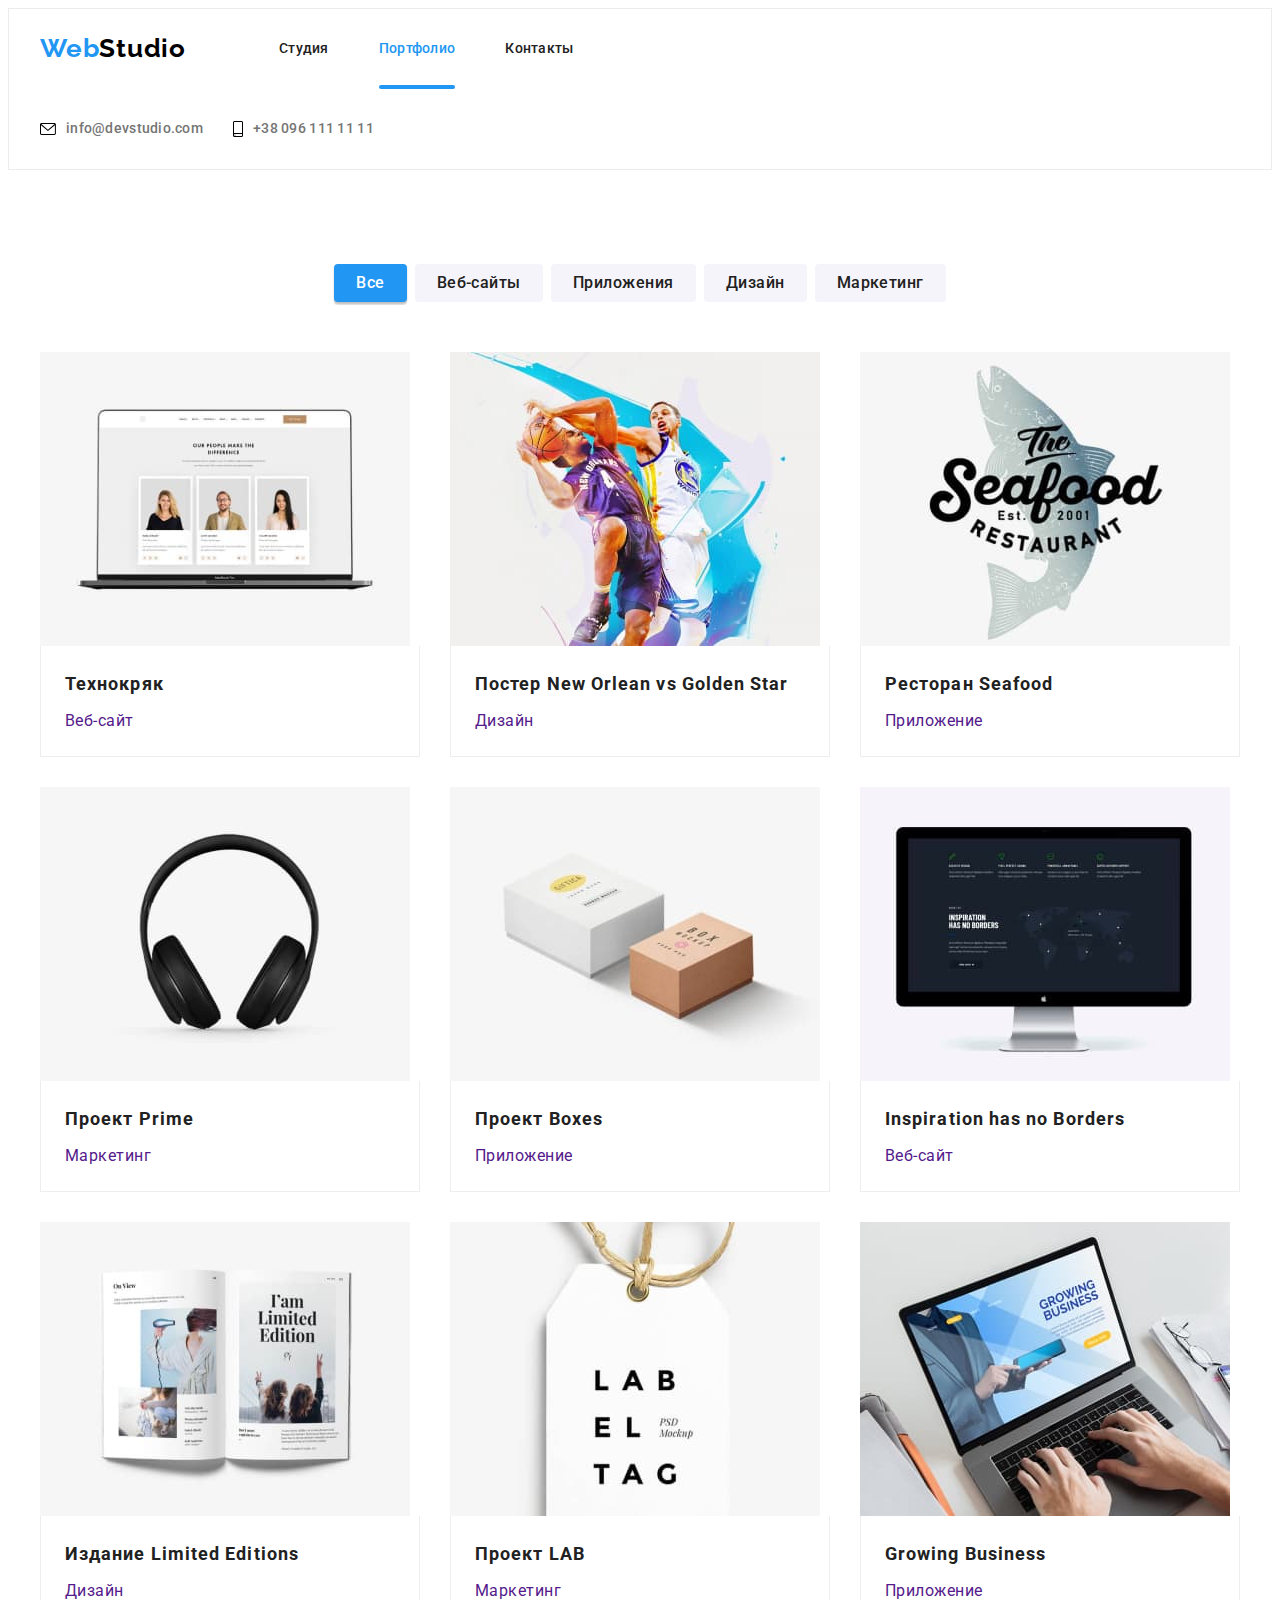
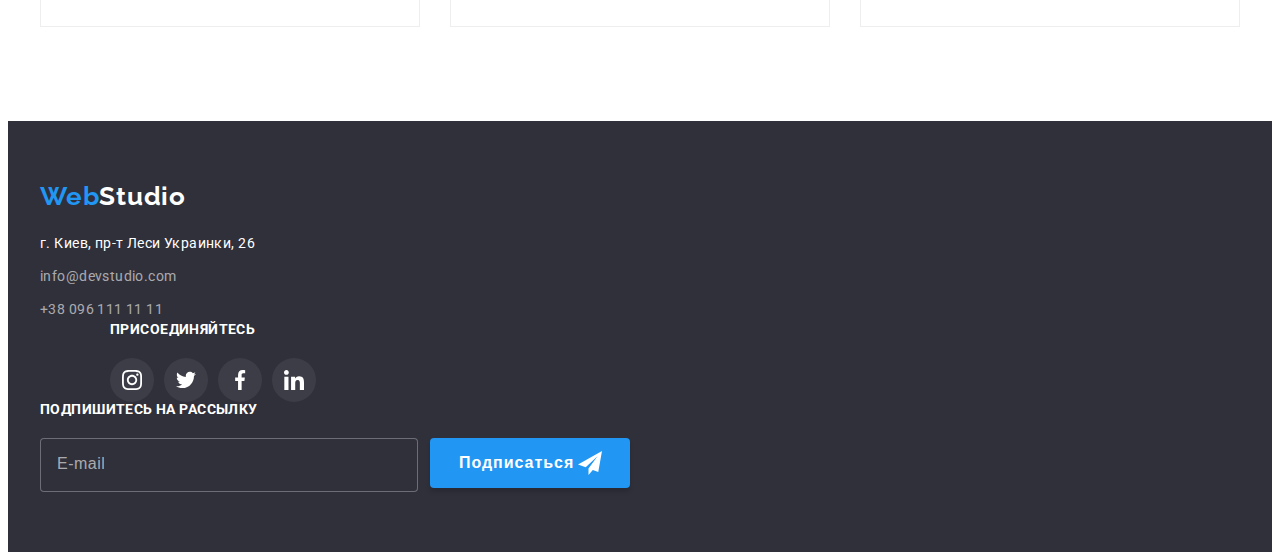
==== commit 58d26818: "Creat SASS 19-15  26-06" ====
--- a/portfolio.html
+++ b/portfolio.html
@@ -17,6 +17,7 @@
       href="https://fonts.googleapis.com/css2?family=Raleway:wght@700&family=Roboto:wght@400;500;700;900&display=swap"
       rel="stylesheet"
     />
+    <link rel="stylesheet" href="./css/main.min.css">
   </head>
 
   <body>
--- a/css/styles.css
+++ b/css/styles.css
@@ -1,15 +1,17 @@
-:root {--font-family-filter:'Roboto';
---brand-text-color:#757575;
---accent-text-color:#212121;
---logo-web-color:#2196F3;
---logo-studio-color:#000;
---hero-text-color:#FFF;
---hero-bg-color:#2F303A;
---hero-btn-bg-hover:#188CE8;
---team-bg-color:#F5F4FA;
---foot-text-color:rgba(255,255,255,0.6);
---timing-function:cubic-bezier(0.4, 0, 0.2, 1);
-}
+:root {
+    --font-family-filter: 'Roboto';
+    --brand-text-color: #757575;
+    --accent-text-color: #212121;
+    --logo-web-color: #2196F3;
+    --logo-studio-color: #000;
+    --hero-text-color: #FFF;
+    --hero-bg-color: #2F303A;
+    --hero-btn-bg-hover: #188CE8;
+    --team-bg-color: #F5F4FA;
+    --foot-text-color: rgba(255, 255, 255, 0.6);
+    --timing-function: cubic-bezier(0.4, 0, 0.2, 1);
+}
+
 
 p,h1,h2,h3,ul {
     margin: 0;
@@ -39,12 +41,6 @@
 
 /* Это стили для сайта СТУДИЯ, секция header */
 
-.container {
-    display: block;
-    width: 1200px;
-    padding-left: 15px;
-    padding-right: 15px;
-}
 
 .header__container {
     display: flex;
@@ -53,7 +49,7 @@
     margin-right: auto;
 }
 
-.logo {    
+.logo {
     font-family: 'Raleway', sans-serif;
     font-style: normal;
     font-weight: 700;
@@ -183,8 +179,8 @@
 
 .contact__mail-link:focus,
 .contact__tel-link:focus,
-.footer-mail:focus,
-.footer-tel:focus {
+.address__mail-link:focus,
+.address__tel-link:focus {
     color:var(--logo-web-color);
 }
 
@@ -924,7 +920,7 @@
     padding: 40px;
 }
 
-.modal-button-close {
+.modal__button-close {
     display: flex;
     justify-content: center;
     align-items: center;
@@ -941,24 +937,24 @@
     transition: border-color 250ms var(--timing-function);
                 
 }
-.modal-close-icon {
+.modal__close-icon {
     display: block;
     fill: var(--logo-studio-color);
     transition: fill 250ms var(--timing-function);
 }
 
-.modal-button-close:hover,
-.modal-button-close:focus {
+.modal__button-close:hover,
+.modal__button-close:focus {
     border-color: var(--logo-web-color );
 }
-.modal-button-close:hover .modal-close-icon {
+.modal__button-close:hover .modal__close-icon {
     fill: var(--logo-web-color);
 }
-.modal-button-close:focus .modal-close-icon {
+.modal__button-close:focus .modal__close-icon {
     fill: var(--logo-web-color);
 }
 
-.modal-text {
+.modal__text {
     width: 448px;
     height: 23px;
     margin-bottom: 12px;
@@ -971,16 +967,18 @@
     color: var(--accent-text-color);
 }
 
-.modal-input {
+.modal-form__input-data {
     position: relative;
     margin-bottom: 10px;
 }
 
-.coment {
+
+
+.modal-form__input-data--coment {
     margin-bottom: 18px;
 }
 
-.modal-label-item {
+.modal-form__label-item {
     display: block;
     margin-bottom: 4px;
 
@@ -993,7 +991,7 @@
     color: var(--brand-text-color);
 }
 
-.modal-input-item {
+.modal-form__input-item {
     display: block;
     padding: 12px 0px 12px 42px;
     box-sizing: border-box;
@@ -1006,19 +1004,19 @@
     transition: border-color 250ms var(--timing-function);
 }
 
-.modal-input-item:hover,
-.modal-input-item:focus  {
+.modal-form__input-item:hover,
+.modal-form__input-item:focus  {
     border-color: var(--logo-web-color);
 }
 
-.modal-input-item:hover + .modal-icon {
+.modal-form__input-item:hover + .modal-form__icon {
     fill: var(--logo-web-color);
 }
-.modal-input-item:focus + .modal-icon {
+.modal-form__input-item:focus + .modal-form__icon {
     fill: var(--logo-web-color);
 }
 
-.coment .modal-input-item {
+.modal-form__input-item--coment {
     display: block;
     height: 120px;
     padding: 12px 16px;
@@ -1029,21 +1027,21 @@
     resize: none;
 }
 
-.coment .modal-input-item::placeholder {
+.modal-form__input-item--coment::placeholder {
     font-size: 12px;
     line-height: 1.17;
     letter-spacing: 0.01em;    
     color: rgba(117, 117, 117, 0.5);
 }
 
-.modal-icon {
+.modal-form__icon {
     position: absolute;
     top: 29px;
     left: 12px;
     transition: fill 250ms var(--timing-function);
 }
 
-.modal-checkbox {
+.modal-form__checkbox {
     position: relative;
     display: block;
     
@@ -1053,7 +1051,7 @@
     margin-right: auto;
     margin-bottom: 32px;
 }
-.modal-checkbox-item {
+.modal-form__checkbox-item {
     display: block;
     padding-left: 20.38px;
     font-size: 14px;
@@ -1062,30 +1060,30 @@
     color: var(--brand-text-color);
 }
 
-.modal-dogovor-link {
+.modal-form__dogovor-link {
     color: var(--logo-web-color) ;
 }
 
-.check-input {
+.modal-form__check-input {
     -webkit-appearance: none;
 }
 
-.check-icon {
+.modal-form__check-icon {
     position: absolute;
     left: 0;
     top: 4px;
 }
 
-.check-input:focus ~ .check-icon {
+.modal-form__check-input:focus ~ .modal-form__check-icon {
     fill: var(--logo-web-color);
 }
 
-.check-input:checked ~ .check-icon {
+.modal-form__check-input:checked ~ .modal-form__check-icon {
     fill: none;
     background-image: url(../images/icon/icon\ check.svg);
 }
 
-.modal-send-btn {
+.modal-form__send-btn {
     display: block;
     margin-left: auto;
     margin-right: auto;
--- a/css/main.min.css
+++ b/css/main.min.css
@@ -0,0 +1 @@
+.container{display:block;width:1200px;padding-left:15px;padding-right:15px}/*# sourceMappingURL=main.min.css.map */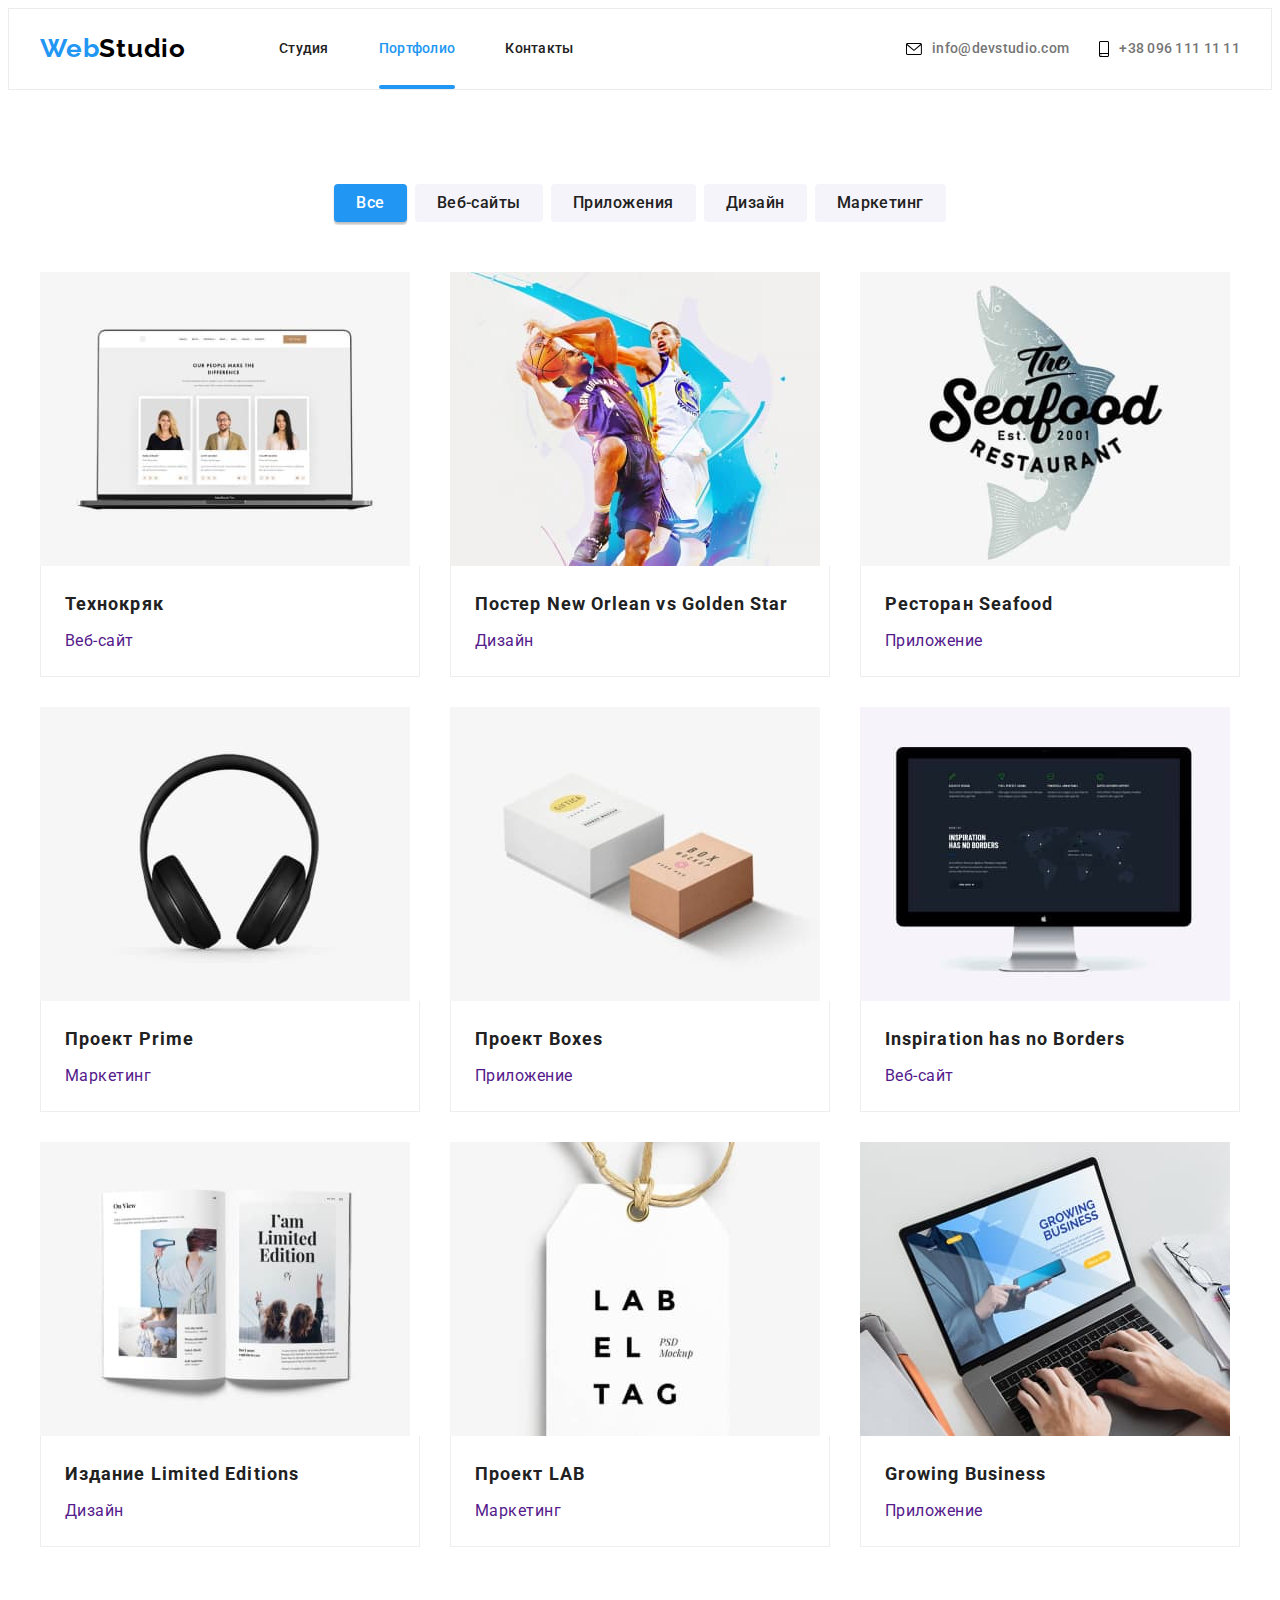
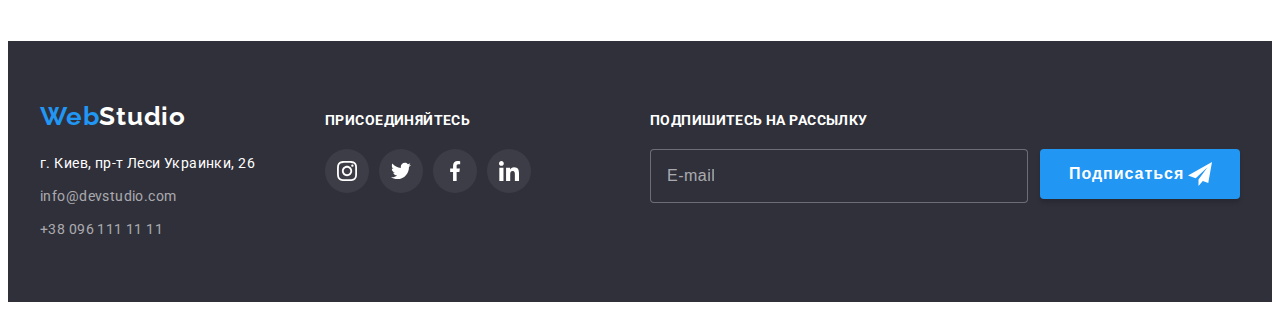
==== commit bbdeb124: "hw 07" ====
--- a/portfolio.html
+++ b/portfolio.html
@@ -12,7 +12,6 @@
       crossorigin="anonymous"
       referrerpolicy="no-referrer"
     />
-    <link rel="stylesheet" href="./css/styles.css" />
     <link
       href="https://fonts.googleapis.com/css2?family=Raleway:wght@700&family=Roboto:wght@400;500;700;900&display=swap"
       rel="stylesheet"
--- a/css/main.min.css
+++ b/css/main.min.css
@@ -1 +1 @@
-.container{display:block;width:1200px;padding-left:15px;padding-right:15px}/*# sourceMappingURL=main.min.css.map */+﻿:root{--font-family-filter: "Roboto";--brand-text-color: #757575;--accent-text-color: #212121;--logo-web-color: #2196F3;--logo-studio-color: #000;--hero-text-color: #FFF;--hero-bg-color: #2F303A;--hero-btn-bg-hover: #188CE8;--team-bg-color: #F5F4FA;--foot-text-color: rgba(255, 255, 255, 0.6);--timing-function: cubic-bezier(0.4, 0, 0.2, 1)}p,h1,h2,h3,ul{margin:0;padding:0}img{display:block;max-width:100%;height:auto}body{font-family:var(--font-family-filter);color:var(--brand-text-color);background-color:var(--hero-text-color)}.link{text-decoration:none}.list{list-style:none}.container{width:1200px;padding-left:15px;padding-right:15px}.logo{font-family:"Raleway",sans-serif;font-style:normal;font-weight:700;font-size:26px;line-height:1.19;letter-spacing:.03em;padding-top:24px;padding-bottom:25px}.logo__web{color:var(--logo-web-color)}.header__container{display:flex;align-items:center;margin-left:auto;margin-right:auto}.header__logo{color:var(--logo-studio-color)}.header{border:1px solid #ececec}.nav__list{display:flex;margin-left:93px}.nav{display:flex;align-items:center}.nav__studio-link,.nav__portfolio-link,.nav__contakt-link{display:block;padding-top:32px;padding-bottom:32px;color:var(--accent-text-color);font-weight:500;font-size:14px;line-height:1.14;letter-spacing:.02em;transition:color 250ms var(--timing-function)}.nav__portfolio-item,.nav__contakt-item{margin-left:50px}.nav__studio-link--current,.nav__portfolio-link--current{color:var(--logo-web-color);position:relative}.nav__studio-link--current::after{content:"";display:block;position:absolute;bottom:0;width:100%;height:4px;background:var(--logo-web-color);border-radius:2px}.nav__portfolio-link--current::after{content:"";display:block;position:absolute;bottom:0;width:100%;height:4px;background:var(--logo-web-color);border-radius:2px}.nav__studio-link:hover,.nav__studio-link:focus{color:var(--logo-web-color)}.nav__portfolio-link:hover,.nav__portfolio-link:focus{color:var(--logo-web-color)}.nav__contakt-link:hover,.nav__contakt-link:focus{color:var(--logo-web-color)}.contact{display:flex;margin-left:auto;align-items:center}.contact__mail-link,.contact__tel-link{display:flex;align-items:center;font-weight:500;font-size:14px;line-height:1.14;letter-spacing:.02em;color:var(--brand-text-color);padding-top:32px;padding-bottom:32px;transition:color 250ms var(--timing-function)}.contact__mail-text,.contact__tel-number{margin-left:10px}.contact__mail-link:hover,.contact__mail-link:focus{color:var(--logo-web-color)}.contact__tel-link:hover,.contact__tel-link:focus{color:var(--logo-web-color)}.contact__icon-envelope,.contact__icon-smartphone{transition:fill 250ms var(--timing-function)}.contact__mail-link:hover .contact__icon-envelope,.contact__mail-link:focus .contact__icon-envelope{fill:var(--logo-web-color)}.contact__tel-link:hover .contact__icon-smartphone,.contact__tel-link:focus .contact__icon-smartphone{fill:var(--logo-web-color)}.contact__tel-item{margin-left:30px}.hero{background-color:var(--hero-bg-color);padding-top:200px;padding-bottom:200px}.hero__container{margin-left:auto;margin-right:auto}.hero--overlay{max-width:1600px;height:600px;margin-left:auto;margin-right:auto;background-image:linear-gradient(to right, rgba(47, 48, 58, 0.4), rgba(47, 48, 58, 0.4)),url(../images/bg-img-hero.jpg)}.hero__name{font-weight:900;font-size:44px;line-height:1.36;text-align:center;letter-spacing:.06em;text-transform:uppercase;color:var(--hero-text-color);max-width:696px;margin-left:auto;margin-right:auto}.hero__btn{font-family:var(--font-family-filter);font-weight:700;font-size:16px;line-height:1.88;text-align:center;letter-spacing:.06em;color:var(--hero-text-color);background-color:var(--logo-web-color);display:block;width:200px;height:50px;margin-left:auto;margin-right:auto;margin-top:30px;box-shadow:0px 4px 4px rgba(0,0,0,.15);border-radius:4px;border:none;transition:background-color 250ms var(--timing-function)}.hero__btn:hover,.hero__btn:focus{background-color:var(--hero-btn-bg-hover);cursor:pointer}.peculiarities{padding-top:94px;padding-bottom:94px}.peculiarities__container{margin-left:auto;margin-right:auto}.peculiarities__list{display:flex;margin:-15px}.peculiarities__item{flex-basis:calc(25% - 30px);margin:15px}.peculiarities__item::before{display:block;content:"";height:120px;background-repeat:no-repeat;background-position:center;background-size:70px 70px;background-color:var(--team-bg-color);margin-bottom:30px;border-radius:4px}.peculiarities__item--icon-antena::before{background-image:url(../images/icon/antenna\ 1.svg)}.peculiarities__item--icon-clock::before{background-image:url(../images/icon/clock\ 1.svg)}.peculiarities__item--icon-diagram::before{background-image:url(../images/icon/diagram\ 1.svg)}.peculiarities__item--icon-astronaut::before{background-image:url(../images/icon/astronaut\ 1.svg)}.peculiarities__title{font-weight:700;font-size:14px;line-height:1.14;letter-spacing:.03em;text-transform:uppercase;color:var(--accent-text-color)}.peculiarities__text{font-size:14px;line-height:1.71;letter-spacing:.03em;max-width:270px;margin-top:10px;min-height:75px}.work{padding-bottom:94px}.work__container{margin-left:auto;margin-right:auto}.work__list{display:flex;margin-top:50px}.work__item{position:relative;display:block;flex-basis:calc((100% - 60px)/3)}.work__item:not(:nth-child(3n)){margin-right:30px}.work__item:not(:nth-last-child(-n+3)){margin-bottom:30px}.work__title{font-weight:700;font-size:36px;line-height:1.17;text-align:center;letter-spacing:.03em;color:var(--accent-text-color)}.work__overlay{position:absolute;display:flex;justify-content:center;align-items:center;bottom:0;width:100%;height:70px;background:rgba(47,48,58,.8)}.work__text{font-weight:700;font-size:14px;line-height:1.14;letter-spacing:.03em;text-transform:uppercase;color:var(--hero-text-color)}.team{background-color:var(--team-bg-color);padding-top:94px;padding-bottom:94px}.team__container{margin-left:auto;margin-right:auto}.team__list{display:flex;margin:-15px}.team__title{font-weight:700;font-size:36px;line-height:1.17;text-align:center;letter-spacing:.03em;color:var(--accent-text-color);margin-bottom:50px}.team__item{background-color:var(--hero-text-color);box-shadow:0px 1px 3px rgba(0,0,0,.12),0px 1px 1px rgba(0,0,0,.14),0px 2px 1px rgba(0,0,0,.2);border-radius:0px 0px 4px 4px;flex-basis:calc(25% - 30px);margin:15px}.team__member{padding-top:30px;padding-bottom:30px}.team__name{font-weight:500;font-size:16px;line-height:1.19;letter-spacing:.03em;color:var(--accent-text-color);text-align:center;margin-bottom:10px}.team__position{font-size:16px;line-height:1.19;letter-spacing:.03em;text-align:center;margin-bottom:16px}.member-cocial{display:flex;justify-content:center}.member-cocial__item{width:44px;height:44px}.member-cocial__item:not(:first-child){margin-left:10px}.member-cocial__link{display:flex;justify-content:center;align-items:center;width:100%;height:100%;background-color:var(--hero-text-color);border-radius:50%;transition:background-color 250ms var(--timing-function)}.member-cocial__icon{fill:#afb1b8;transition:fill 250ms var(--timing-function)}.member-cocial__link:hover,.member-cocial__link:focus{background-color:var(--logo-web-color)}.member-cocial__link:hover .member-cocial__icon,.member-cocial__link:focus .member-cocial__icon{fill:var(--hero-text-color)}.clients{padding-top:94px;padding-bottom:94px}.clients__container{margin-left:auto;margin-right:auto}.client-logo{display:flex}.clients__client-logo{margin:-15px}.client-logo__item{box-sizing:border-box;width:170px;height:92px;border:1px solid #afb1b8;border-radius:4px;flex-basis:calc(16.6666666667% - 30px);margin:15px}.client-logo__link{display:flex;border:rgba(0,0,0,0);justify-content:center;align-items:center;width:100%;height:100%;transition:border 250ms var(--timing-function)}.client-logo__link:hover .client-logo__icon,.client-logo__link:focus .client-logo__icon{fill:var(--logo-web-color)}.client-logo__link:focus,.client-logo__link:hover{border:1px solid var(--logo-web-color)}.client-logo__icon{fill:#afb1b8;transition:fill 250ms var(--timing-function)}.clients__title{font-weight:700;font-size:36px;line-height:42px;text-align:center;letter-spacing:.03em;color:var(--accent-text-color);margin-bottom:50px}.footer{background-color:var(--hero-bg-color);padding-top:60px;padding-bottom:60px}.footer__container{display:flex;align-items:baseline;margin-left:auto;margin-right:auto}.footer__logo{color:var(--hero-text-color);padding:0}.footer__address{margin-top:20px}.footer__cocial-address{margin-left:70px}.footer__subscription{margin-left:auto}.address{font-weight:400;font-style:normal;font-size:14px;line-height:1.71;letter-spacing:.03em;color:var(--hero-text-color)}.address__mail-link,.address__tel-link{font-weight:400;font-size:14px;line-height:1.71;letter-spacing:.03em;color:var(--foot-text-color);transition:color 250ms var(--timing-function)}.address__mail-link:hover,.address__mail-link:focus{color:var(--logo-web-color)}.address__tel-link:hover,.address__tel-link:focus{color:var(--logo-web-color)}.address__mail,.address__tel{margin-top:9px}.cocial-address{display:block;width:206px}.cocial-address__title{font-weight:700;font-size:14px;line-height:1.14;letter-spacing:.03em;color:var(--hero-text-color);margin-bottom:20px}.cocial-address__list{display:flex;justify-content:center}.cocial-address__item{width:44px;height:44px}.cocial-address__item:not(:first-child){margin-left:10px}.cocial-address__link{display:flex;justify-content:center;align-items:center;width:100%;height:100%;background-color:rgba(255,255,255,.062745098);border-radius:50%;transition:background-color 250ms var(--timing-function)}.cocial-address__icon{fill:var(--hero-text-color)}.cocial-address__link:hover,.cocial-address__link:focus{background-color:var(--logo-web-color)}.subscription__text{margin-bottom:20px;font-weight:700;font-size:14px;line-height:1.14;letter-spacing:.03em;text-transform:uppercase;color:var(--hero-text-color)}.subscription__client{display:flex}.subscription__input-email{display:inline-block;padding-left:16px;width:358px;height:50px;color:var(--hero-text-color);border:1px solid rgba(255,255,255,.3);border-radius:4px;background-color:var(--hero-bg-color)}.subscription__input-email::placeholder{width:47px;height:20px;font-size:16px;line-height:1.25;letter-spacing:.03em;color:rgba(255,255,255,.6)}.subscription__btn{position:relative;width:200px;height:50px;margin-left:12px;background:#2196f3;box-shadow:0px 4px 4px rgba(0,0,0,.15);border-radius:4px;border:0;cursor:pointer}.subscription__btn-text{position:absolute;top:10px;left:29px;width:109px;height:30px;font-weight:700;font-size:16px;line-height:1.88;letter-spacing:.06em;color:var(--hero-text-color)}.subscription__btn-icon{position:absolute;top:13px;right:28px}.portfolio{padding-top:94px;padding-bottom:94px}.portfolio__container{margin-left:auto;margin-right:auto}.portfolio__filter{margin-bottom:50px}.portfolio__projeсt{margin:-15px}.filter{display:flex;justify-content:center}.filter__btn{padding:6px 22px;font-family:var(--font-family-filter);font-weight:500;font-size:16px;line-height:1.63;text-align:center;letter-spacing:.03em;color:var(--accent-text-color);background-color:var(--team-bg-color);border:0;border-radius:4px;transition:background-color 250ms var(--timing-function),color 250ms var(--timing-function),box-shadow 250ms var(--timing-function)}.filter__item:not(:first-child){margin-left:8px}.filter__btn--current{background-color:var(--logo-web-color);color:var(--hero-text-color);cursor:pointer;box-shadow:0px 3px 1px rgba(0,0,0,.1),0px 1px 2px rgba(0,0,0,.08),0px 2px 2px rgba(0,0,0,.12)}.filter__btn:hover,.filter__btn:focus{background-color:var(--logo-web-color);color:var(--hero-text-color);cursor:pointer;box-shadow:0px 3px 1px rgba(0,0,0,.1),0px 1px 2px rgba(0,0,0,.08),0px 2px 2px rgba(0,0,0,.12)}.projeсt{display:flex;flex-wrap:wrap}.project__item{margin:15px;flex-basis:calc(33.3333333333% - 30px)}.project__image{position:relative;overflow:hidden}.project__overlay{display:flex;position:absolute;top:101%;left:0;width:100%;height:100%;background-color:rgba(33,150,243,.9);justify-content:center;align-items:center;transition:transform 250ms var(--timing-function)}.project__link{display:block}.project__link:hover .project__overlay,.project__link:focus .project__overlay{transform:translateY(-101%)}.project__overlay-text{font-size:18px;line-height:1.56;letter-spacing:.03em;width:322px;color:var(--hero-text-color)}.project__link:hover,.project__link:focus{box-shadow:0px 1px 1px rgba(0,0,0,.12),0px 4px 4px rgba(0,0,0,.06),1px 4px 6px rgba(0,0,0,.16)}.project__bottom-card{padding:20px 24px;background:var(--hero-text-color);border-left:1px solid #eee;border-right:1px solid #eee;border-bottom:1px solid #eee}.projeсt__name{font-weight:700;font-size:18px;line-height:2;letter-spacing:.06em;color:var(--accent-text-color);margin-bottom:4px}.projeсt__product{font-size:16px;line-height:1.88;letter-spacing:.03em}.backdrop{position:fixed;top:0;left:0;width:100%;height:100%;background-color:rgba(0,0,0,.2);opacity:1;transition:opacity 500ms var(--timing-function)}.backdrop.is-hidden{opacity:0;pointer-events:none}.backdrop.is-hidden .modal{transform:translate(-50%, -50%) scale(0)}.modal{position:absolute;width:528px;height:581px;top:50%;left:50%;transform:translate(-50%, -50%) scale(1);transition:transform 500ms var(--timing-function);background-color:var(--hero-text-color);box-shadow:0px 1px 3px rgba(0,0,0,.12),0px 1px 1px rgba(0,0,0,.14),0px 2px 1px rgba(0,0,0,.2);border-radius:4px;padding:40px}.modal__button-close{display:flex;justify-content:center;align-items:center;position:absolute;top:8px;right:8px;width:30px;height:30px;padding:0;border:1px solid rgba(0,0,0,.1);border-radius:50%;background:var(--hero-text-color);cursor:pointer;transition:border-color 250ms var(--timing-function)}.modal__close-icon{display:block;fill:var(--logo-studio-color);transition:fill 250ms var(--timing-function)}.modal__button-close:hover,.modal__button-close:focus{border-color:var(--logo-web-color)}.modal__button-close:hover .modal__close-icon,.modal__button-close:focus .modal__close-icon{fill:var(--logo-web-color)}.modal__text{width:448px;height:23px;margin-bottom:12px;font-weight:700;font-size:20px;line-height:1.15;text-align:center;letter-spacing:.03em;color:var(--accent-text-color)}.modal-form__input-data{position:relative;margin-bottom:10px}.modal-form__input-data--coment{margin-bottom:18px}.modal-form__label-item{display:block;margin-bottom:4px;width:25px;height:14px;font-size:12px;line-height:1.17;letter-spacing:.01em;color:var(--brand-text-color)}.modal-form__input-item{display:block;padding:12px 0px 12px 42px;box-sizing:border-box;width:100%;height:40px;border:1px solid rgba(33,33,33,.2);border-radius:4px;transition:border-color 250ms var(--timing-function)}.modal-form__input-item:hover,.modal-form__input-item:focus{border-color:var(--logo-web-color)}.modal-form__input-item:hover+.modal-form__icon,.modal-form__input-item:focus+.modal-form__icon{fill:var(--logo-web-color)}.modal-form__input-item--coment{display:block;height:120px;padding:12px 16px;font-size:12px;line-height:1.17;letter-spacing:.01em;color:var(--logo-studio-color);resize:none}.modal-form__input-item--coment::placeholder{font-size:12px;line-height:1.17;letter-spacing:.01em;color:rgba(117,117,117,.5)}.modal-form__icon{position:absolute;top:29px;left:12px;transition:fill 250ms var(--timing-function)}.modal-form__checkbox{position:relative;display:block;width:425px;height:24px;margin-left:9px;margin-right:auto;margin-bottom:32px}.modal-form__checkbox-item{display:block;padding-left:20.38px;font-size:14px;line-height:1.71;letter-spacing:.03em;color:var(--brand-text-color)}.modal-form__dogovor-link{color:var(--logo-web-color)}.modal-form__check-input{-webkit-appearance:none}.modal-form__check-icon{position:absolute;left:0;top:4px}.modal-form__check-input:focus~.modal-form__check-icon{fill:var(--logo-web-color)}.modal-form__check-input:checked~.modal-form__check-icon{fill:none;background-image:url(../images/icon/icon\ check.svg)}.modal-form__send-btn{display:block;margin-left:auto;margin-right:auto;width:200px;height:50px;font-weight:700;font-size:16px;line-height:1.88;align-items:center;text-align:center;letter-spacing:.06em;color:var(--hero-text-color);background:var(--hero-btn-bg-hover);box-shadow:0px 4px 4px rgba(0,0,0,.15);border-radius:4px;border:0;cursor:pointer}/*# sourceMappingURL=main.min.css.map */